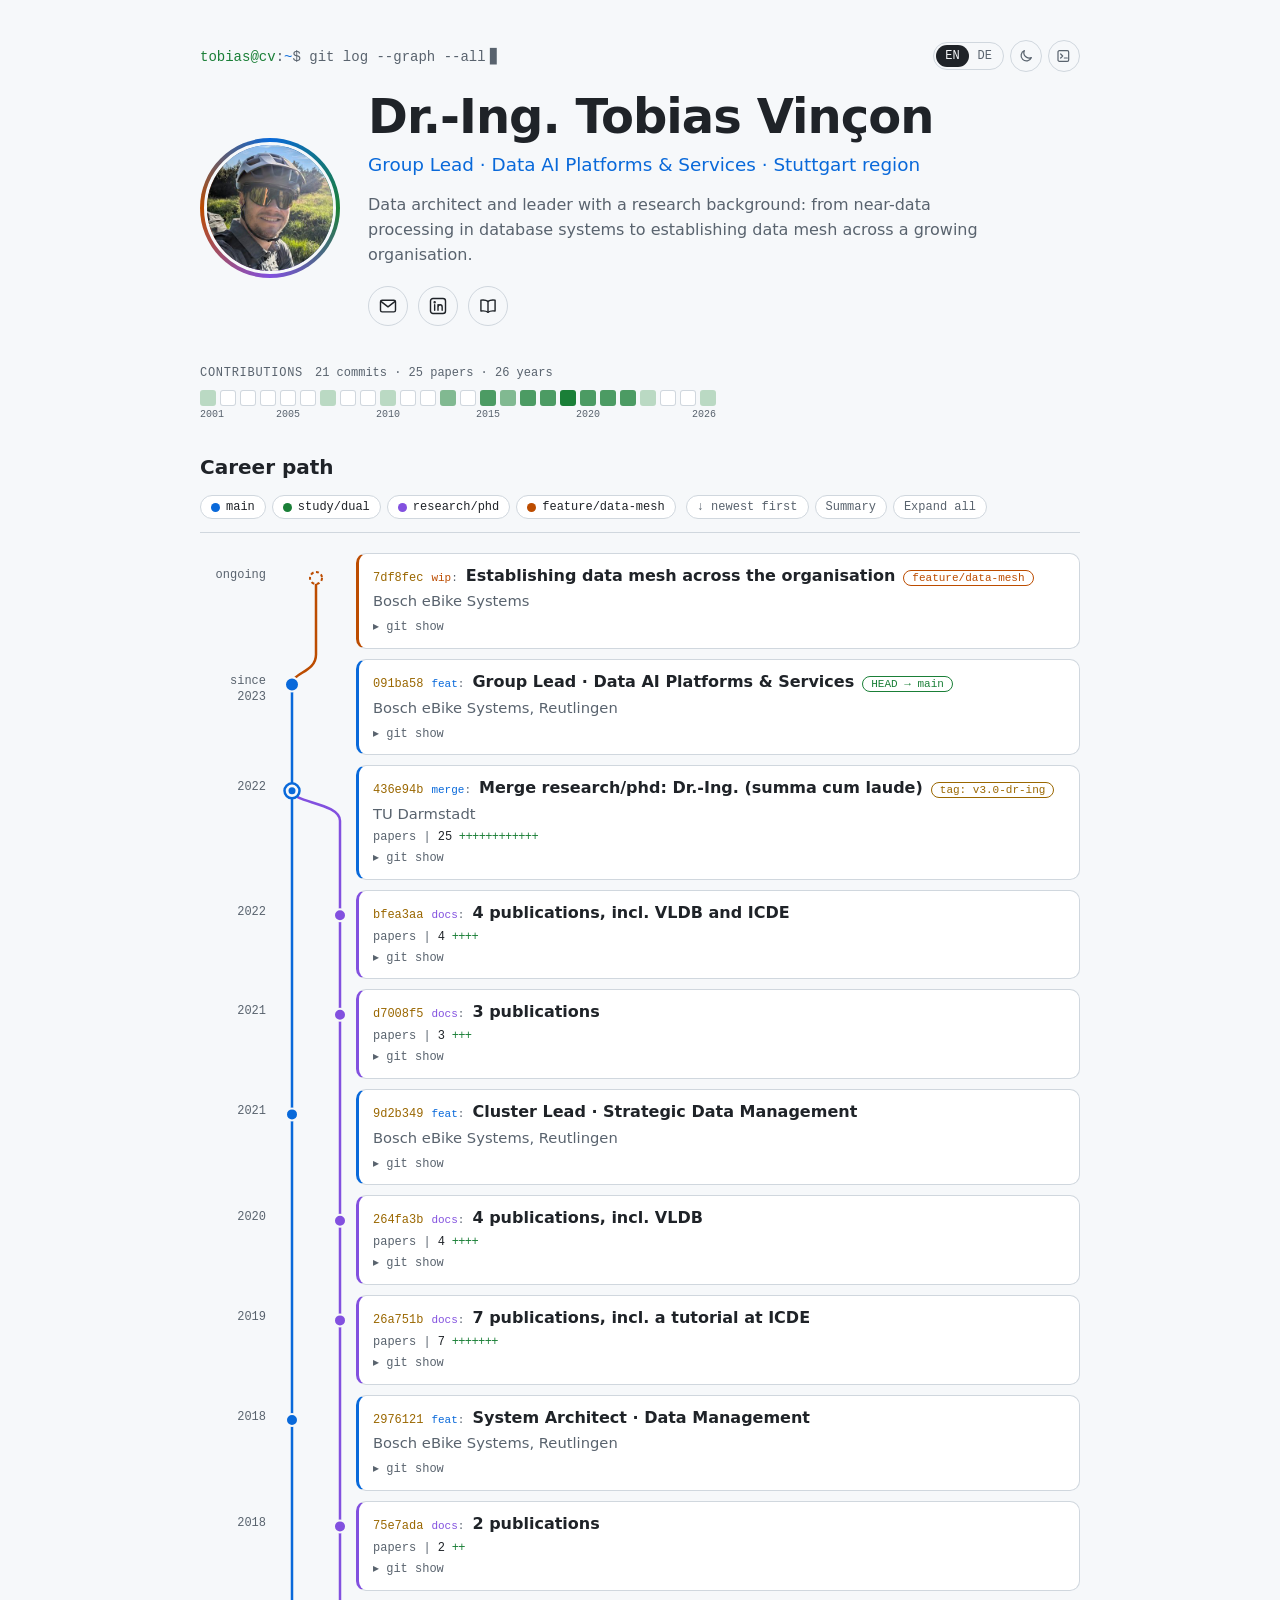
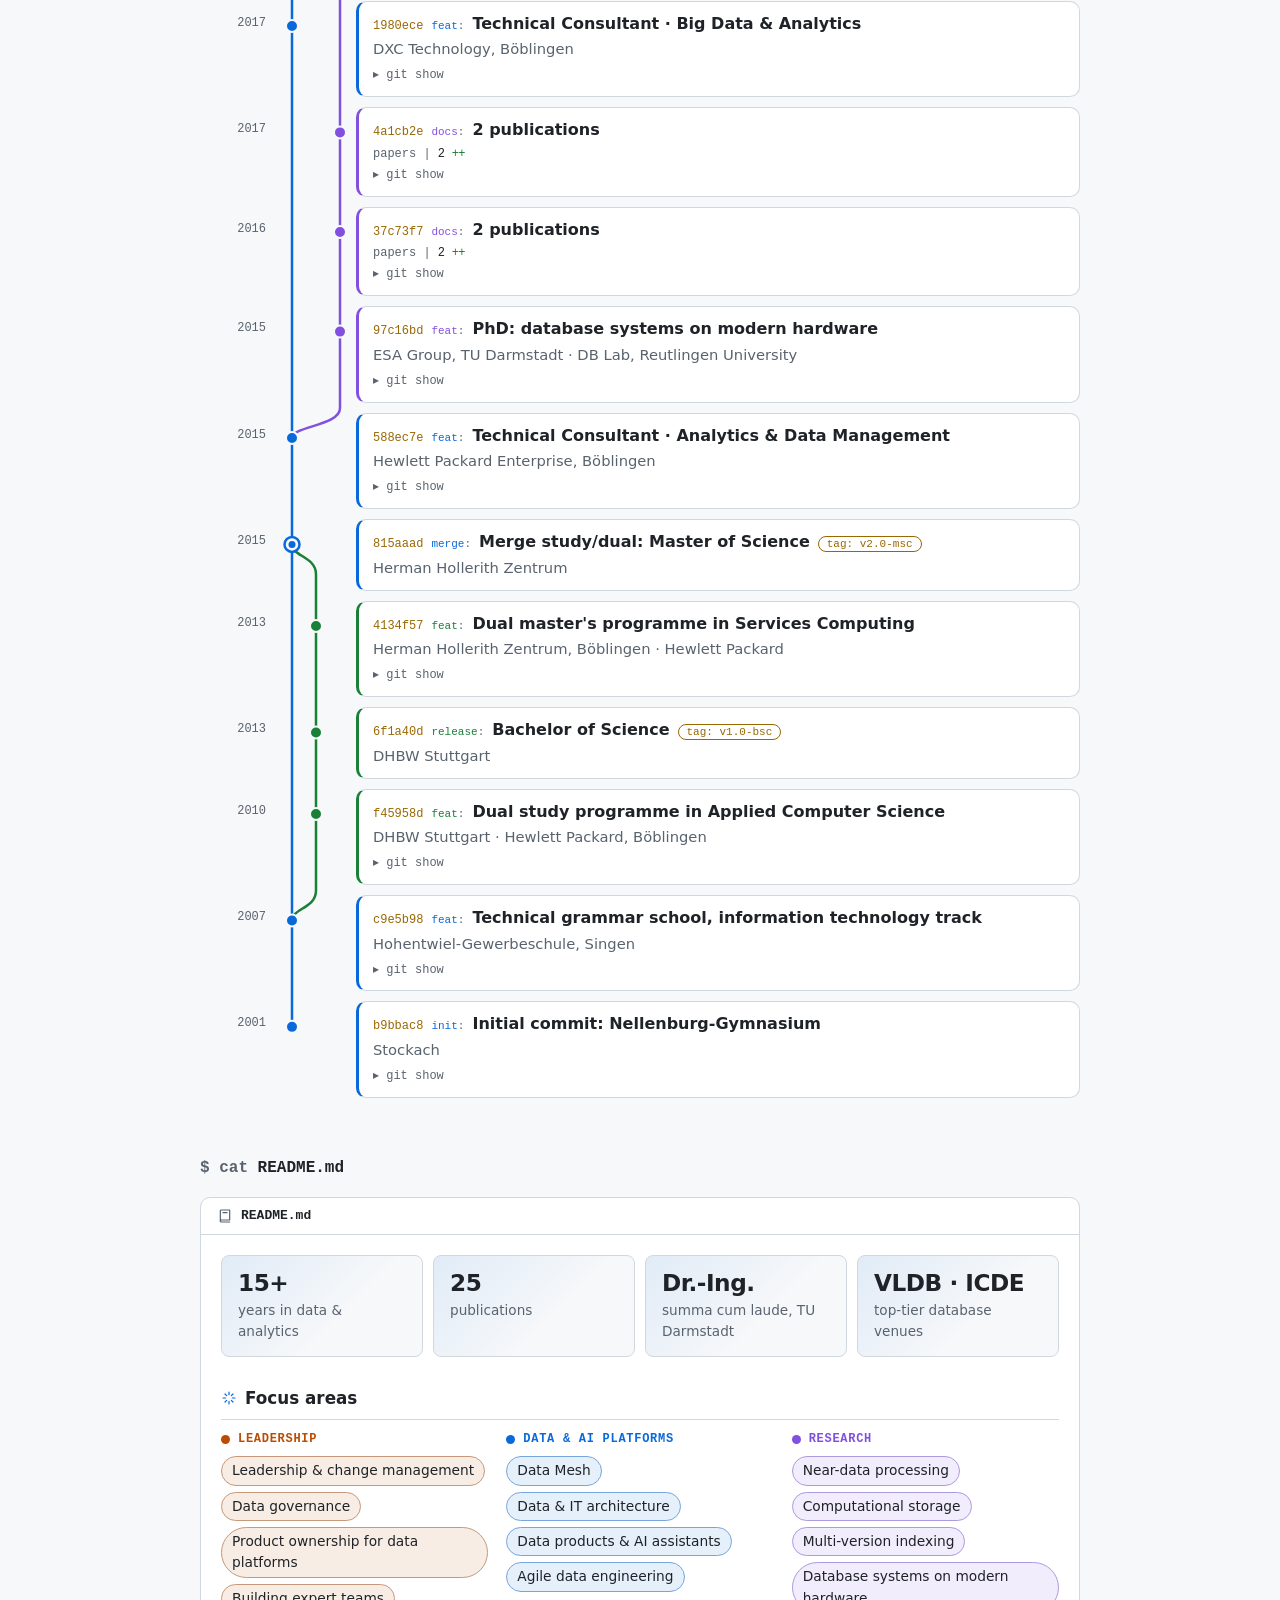
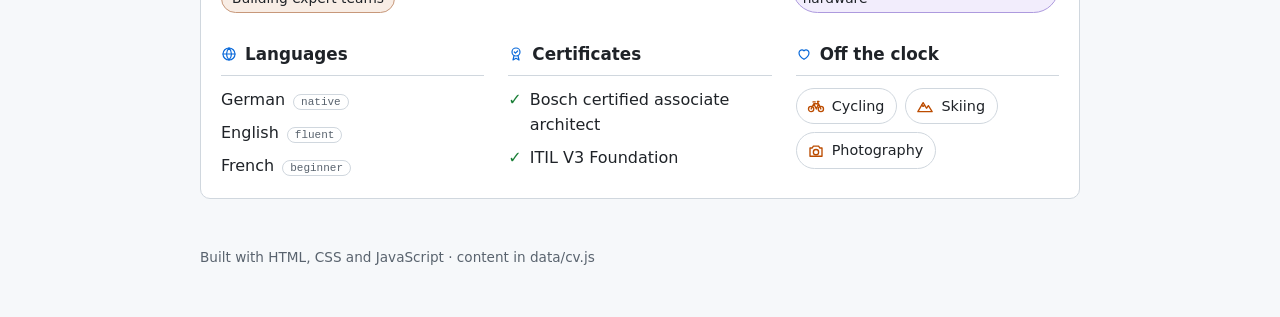
==== index.html @ 2448150a "Initial commit: CV website as a git graph Static CV page for tobiasvincon.de: career as a vertical g" ====
<!DOCTYPE html>
<html lang="en">
<head>
  <meta charset="utf-8">
  <meta name="viewport" content="width=device-width, initial-scale=1">
  <!-- SEO: Titel ≤ 60 Zeichen, Beschreibung ≈ 155 Zeichen. Bei Änderungen in data/cv.js mitpflegen. -->
  <title>Dr.-Ing. Tobias Vinçon – Data &amp; AI Platforms Leader | CV</title>
  <meta name="description" content="Dr.-Ing. Tobias Vinçon (Vincon): Group Lead Data &amp; AI Platforms at Bosch eBike Systems. Data mesh, data governance, AI. PhD in database systems.">
  <meta name="author" content="Tobias Vinçon">
  <meta name="robots" content="index, follow, max-image-preview:large">

  <link rel="canonical" href="https://tobiasvincon.de/">

  <!-- Vorschaukarten (LinkedIn, Slack, WhatsApp …). Bilder brauchen absolute Adressen. -->
  <meta property="og:type" content="profile">
  <meta property="og:url" content="https://tobiasvincon.de/">
  <meta property="og:site_name" content="Tobias Vinçon">
  <meta property="og:locale" content="en_GB">
  <meta property="og:locale:alternate" content="de_DE">
  <meta property="og:title" content="Dr.-Ing. Tobias Vinçon · Group Lead Data &amp; AI Platforms">
  <meta property="og:description" content="Data architect and leader with a research background: data mesh, data governance and AI platforms at Bosch eBike Systems. CV presented as a git tree.">
  <meta property="og:image" content="https://tobiasvincon.de/assets/photo.jpg">
  <meta property="og:image:width" content="800">
  <meta property="og:image:height" content="800">
  <meta property="og:image:alt" content="Portrait of Tobias Vinçon">
  <meta property="profile:first_name" content="Tobias">
  <meta property="profile:last_name" content="Vinçon">
  <meta name="twitter:card" content="summary">

  <!-- Strukturierte Daten für Suchmaschinen (schema.org). Inhalte mit data/cv.js abgleichen. -->
  <script type="application/ld+json">
  {
    "@context": "https://schema.org",
    "@type": "ProfilePage",
    "url": "https://tobiasvincon.de/",
    "inLanguage": "en",
    "mainEntity": {
      "@type": "Person",
      "name": "Tobias Vinçon",
      "url": "https://tobiasvincon.de/",
      "image": "https://tobiasvincon.de/assets/photo.jpg",
      "alternateName": ["Tobias Vincon", "Dr.-Ing. Tobias Vinçon", "Dr. Tobias Vinçon"],
      "honorificPrefix": "Dr.-Ing.",
      "givenName": "Tobias",
      "familyName": "Vinçon",
      "jobTitle": "Group Lead Data AI Platforms & Services",
      "description": "Data architect and leader with a research background: from near-data processing in database systems to establishing data mesh across a growing organisation.",
      "worksFor": { "@type": "Organization", "name": "Bosch eBike Systems" },
      "homeLocation": { "@type": "Place", "name": "Stuttgart region, Germany" },
      "alumniOf": [
        { "@type": "CollegeOrUniversity", "name": "Technische Universität Darmstadt" },
        { "@type": "CollegeOrUniversity", "name": "Reutlingen University" },
        { "@type": "CollegeOrUniversity", "name": "DHBW Stuttgart" }
      ],
      "hasCredential": [
        { "@type": "EducationalOccupationalCredential", "credentialCategory": "degree", "name": "Dr.-Ing. (summa cum laude), TU Darmstadt" },
        { "@type": "EducationalOccupationalCredential", "credentialCategory": "degree", "name": "Master of Science, Services Computing" },
        { "@type": "EducationalOccupationalCredential", "credentialCategory": "degree", "name": "Bachelor of Science, Applied Computer Science" }
      ],
      "knowsAbout": [
        "Data Mesh", "Data Governance", "Data Architecture", "Data Platforms", "Data Products",
        "Artificial Intelligence", "Data Engineering", "Leadership", "Change Management",
        "Near-Data Processing", "Computational Storage", "Database Systems"
      ],
      "knowsLanguage": [
        { "@type": "Language", "name": "German", "alternateName": "de" },
        { "@type": "Language", "name": "English", "alternateName": "en" },
        { "@type": "Language", "name": "French", "alternateName": "fr" }
      ],
      "email": "mailto:tobias.vincon@gmail.com",
      "sameAs": [
        "https://www.linkedin.com/in/tobias-vincon-3aa633128/",
        "https://dblp.org/pid/178/2061.html"
      ]
    }
  }
  </script>
  <meta name="theme-color" content="#0d1117">
  <link rel="icon" href="data:image/svg+xml,%3Csvg xmlns='http://www.w3.org/2000/svg' viewBox='0 0 32 32'%3E%3Cpath d='M10 4v24M10 12c0 6 12 4 12 10' fill='none' stroke='%2358a6ff' stroke-width='3' stroke-linecap='round'/%3E%3Ccircle cx='10' cy='8' r='4' fill='%2358a6ff'/%3E%3Ccircle cx='22' cy='24' r='4' fill='%233fb950'/%3E%3C/svg%3E">

  <!-- Hell/Dunkel und Sprache so früh wie möglich setzen, damit nichts flackert -->
  <script>
    (function () {
      try {
        var t = localStorage.getItem("cv-theme");
        if (t === "light" || t === "dark") document.documentElement.setAttribute("data-theme", t);
      } catch (e) {}
    })();
  </script>
  <link rel="stylesheet" href="css/style.css">
</head>
<body>
  <a class="skip-link" href="#graph-heading" data-i18n="skip">Skip to career path</a>

  <header class="hero">
    <div class="hero-top">
      <p class="prompt"><span class="prompt-user">tobias@cv</span>:<span class="prompt-path">~</span>$ git log --graph --all</p>
      <div class="toolbar" role="group" data-i18n-aria="settings" aria-label="Settings">
        <div class="lang-switch" role="group" aria-label="Language / Sprache">
          <button type="button" data-lang="en" aria-pressed="true">EN</button>
          <button type="button" data-lang="de" aria-pressed="false">DE</button>
        </div>
        <button type="button" class="tool-btn" id="theme-toggle"></button>
        <button type="button" class="tool-btn" id="term-toggle" aria-controls="terminal" aria-expanded="false"></button>
      </div>
    </div>
    <div class="hero-main">
      <!-- Statischer Inhalt für Suchmaschinen und Vorschaudienste ohne JavaScript;
           js/graph.js überschreibt ihn mit den Daten aus data/cv.js -->
      <div class="avatar" id="avatar">
        <img src="assets/photo-320.jpg" alt="Portrait of Tobias Vinçon" width="160" height="160" fetchpriority="high">
      </div>
      <div class="hero-text">
        <h1 id="name">Dr.-Ing. Tobias Vinçon</h1>
        <p class="role" id="role">Group Lead · Data AI Platforms &amp; Services · Stuttgart region</p>
        <p class="summary" id="summary">Data architect and leader with a research background: from near-data processing in database systems to establishing data mesh across a growing organisation.</p>
        <nav class="links" id="links" data-i18n-aria="contact" aria-label="Contact">
          <a href="mailto:tobias.vincon@gmail.com">Email</a>
          <a href="https://www.linkedin.com/in/tobias-vincon-3aa633128/" rel="me">LinkedIn</a>
          <a href="https://dblp.org/pid/178/2061.html" rel="me">DBLP</a>
        </nav>
      </div>
    </div>
  </header>

  <main>
    <section class="activity" aria-labelledby="activity-heading">
      <h2 id="activity-heading" class="activity-head">
        <span data-i18n="activity">Contributions</span>
        <span class="muted activity-sum" id="activity-sum"></span>
      </h2>
      <ol class="heatmap" id="heatmap"></ol>
    </section>

    <section aria-labelledby="graph-heading">
      <div class="section-head">
        <h2 id="graph-heading" tabindex="-1" data-i18n="career">Career path</h2>
        <div class="controls">
          <ul class="legend" id="legend" data-i18n-aria="branches" aria-label="Branches"></ul>
          <div class="view-controls">
            <button type="button" class="pill-btn" id="order-toggle"></button>
            <button type="button" class="pill-btn" id="summary-toggle" aria-pressed="false"></button>
            <button type="button" class="pill-btn" id="expand-toggle"></button>
          </div>
        </div>
      </div>
      <div class="graph-wrap">
        <svg class="graph" id="graph" aria-hidden="true"></svg>
        <ol class="commits" id="commits"></ol>
      </div>
      <!-- Kurzfassung für Suchmaschinen und Browser ohne JavaScript (mit data/cv.js abgleichen) -->
      <noscript>
        <ul class="noscript-cv">
          <li><strong>since 2023 – Group Lead · Data AI Platforms &amp; Services</strong>, Bosch eBike Systems, Reutlingen.
            Responsible for the data and AI platform the organisation's data mesh runs on; governance of the data mesh;
            a sub-team builds data products and AI assistants.</li>
          <li><strong>2022 – Dr.-Ing. (summa cum laude)</strong>, TU Darmstadt. Dissertation: Data-intensive Systems on Modern Hardware –
            Leveraging Near-Data Processing to Counter the Growth of Data. 25 publications, incl. VLDB, ICDE, EDBT and DaMoN.</li>
          <li><strong>2021 – Cluster Lead · Strategic Data Management</strong>, Bosch eBike Systems, Reutlingen.</li>
          <li><strong>2018 – System Architect · Data Management</strong>, Bosch eBike Systems, Reutlingen.</li>
          <li><strong>2017 – Technical Consultant · Big Data &amp; Analytics</strong>, DXC Technology, Böblingen.</li>
          <li><strong>2015 – Technical Consultant · Analytics &amp; Data Management</strong>, Hewlett Packard Enterprise, Böblingen.</li>
          <li><strong>2015 – Master of Science, Services Computing</strong>, Herman Hollerith Zentrum (Reutlingen University) · Hewlett Packard.</li>
          <li><strong>2013 – Bachelor of Science, Applied Computer Science</strong>, DHBW Stuttgart · Hewlett Packard.</li>
        </ul>
      </noscript>
    </section>

    <section class="readme" aria-labelledby="readme-heading">
      <h2 id="readme-heading"><span class="muted">$ cat</span> README.md</h2>
      <div id="readme"></div>
    </section>
  </main>

  <footer class="footer">
    <span class="muted" data-i18n="footer">Built with HTML, CSS and JavaScript · content in data/cv.js</span>
    <span class="muted print-only" id="print-url"></span>
  </footer>

  <!-- Verstecktes Terminal: Taste ` oder Button oben rechts -->
  <section class="terminal" id="terminal" aria-label="Terminal" hidden>
    <div class="term-bar">
      <span class="term-dots" aria-hidden="true"><i></i><i></i><i></i></span>
      <span class="term-title">tobias@cv: ~</span>
      <button type="button" class="term-close" id="term-close" aria-label="Close terminal">×</button>
    </div>
    <div class="term-out" id="term-out" role="log" aria-live="polite"></div>
    <form class="term-form" id="term-form" autocomplete="off">
      <label for="term-input" class="term-prompt">$</label>
      <input id="term-input" class="term-input" type="text" spellcheck="false" autocapitalize="off">
    </form>
  </section>

  <script src="data/cv.js"></script>
  <script src="js/graph.js"></script>
</body>
</html>
---- css/style.css ----
/* ============================================================
   Farben & Grundwerte – hier lässt sich das Aussehen anpassen
   ============================================================ */
:root {
  --bg: #0d1117;
  --bg-card: #161b22;
  --bg-card-hover: #1c2230;
  --border: #30363d;
  --text: #e6edf3;
  --muted: #8b949e;
  --accent: #58a6ff;

  /* Branch-Farben, in der Reihenfolge der Branches in cv.js */
  --b0: #58a6ff;
  --b1: #3fb950;
  --b2: #d2a8ff;
  --b3: #f0883e;
  --b4: #ff7b72;
  --b5: #e3b341;

  --mono: "JetBrains Mono", "Cascadia Code", "Fira Code", Consolas, monospace;
  --sans: "Inter", "Segoe UI", system-ui, -apple-system, sans-serif;

  --date-col: 76px;
  --radius: 10px;
  color-scheme: dark;
}

/* Helles Design: per Systemeinstellung oder per Umschalter (data-theme="light").
   data-theme="dark" erzwingt das dunkle Design auch bei heller Systemeinstellung. */
@media (prefers-color-scheme: light) {
  :root:not([data-theme="dark"]) {
    --bg: #f6f8fa;
    --bg-card: #ffffff;
    --bg-card-hover: #f0f4f9;
    --border: #d0d7de;
    --text: #1f2328;
    --muted: #59636e;
    --accent: #0969da;
    --b0: #0969da;
    --b1: #1a7f37;
    --b2: #8250df;
    --b3: #bc4c00;
    --b4: #cf222e;
    --b5: #9a6700;
    color-scheme: light;
  }
}
:root[data-theme="light"] {
  --bg: #f6f8fa;
  --bg-card: #ffffff;
  --bg-card-hover: #f0f4f9;
  --border: #d0d7de;
  --text: #1f2328;
  --muted: #59636e;
  --accent: #0969da;
  --b0: #0969da;
  --b1: #1a7f37;
  --b2: #8250df;
  --b3: #bc4c00;
  --b4: #cf222e;
  --b5: #9a6700;
  color-scheme: light;
}

* { box-sizing: border-box; }

body {
  margin: 0;
  background: var(--bg);
  color: var(--text);
  font: 16px/1.55 var(--sans);
  -webkit-font-smoothing: antialiased;
}

main, .hero, .footer {
  max-width: 920px;
  margin: 0 auto;
  padding: 0 20px;
}

code, .mono { font-family: var(--mono); }
.muted { color: var(--muted); }
a { color: var(--accent); }

/* Sprungmarke für Tastatur-Nutzer, nur bei Fokus sichtbar */
.skip-link {
  position: absolute;
  left: 16px;
  top: -40px;
  z-index: 30;
  padding: 6px 12px;
  border-radius: 6px;
  background: var(--accent);
  color: var(--bg);
  font: 13px var(--mono);
}
.skip-link:focus { top: 12px; }

.print-only { display: none; }

/* Kurzfassung ohne JavaScript */
.noscript-cv { display: grid; gap: 10px; padding-left: 18px; margin: 0; }
.noscript-cv strong { color: var(--text); }

/* ---------- Kopfbereich ---------- */
.hero { padding-top: 40px; padding-bottom: 32px; }
.hero-top {
  display: flex;
  align-items: center;
  justify-content: space-between;
  gap: 12px;
  margin: 0 0 18px;
}
.prompt {
  font: 14px var(--mono);
  color: var(--muted);
  margin: 0;
  min-width: 0;
}

/* Werkzeugleiste oben rechts: Sprache, Hell/Dunkel, Terminal */
.toolbar { display: flex; align-items: center; gap: 6px; flex: none; }
.lang-switch {
  display: flex;
  padding: 2px;
  border: 1px solid var(--border);
  border-radius: 999px;
}
.lang-switch button, .tool-btn {
  font: 12px var(--mono);
  border: 0;
  background: none;
  color: var(--muted);
  cursor: pointer;
}
.lang-switch button { padding: 4px 9px; border-radius: 999px; }
.lang-switch button[aria-pressed="true"] { background: var(--text); color: var(--bg); }
.tool-btn {
  display: grid;
  place-items: center;
  width: 32px;
  height: 32px;
  border: 1px solid var(--border);
  border-radius: 50%;
}
.tool-btn svg, .tool-btn svg * {
  width: 16px;
  height: 16px;
  fill: none;
  stroke: currentColor;
  stroke-width: 1.8;
  stroke-linecap: round;
  stroke-linejoin: round;
}
.tool-btn:hover, .lang-switch button:hover { color: var(--text); }
.tool-btn[aria-expanded="true"] { color: var(--accent); border-color: var(--accent); }
.lang-switch button:focus-visible, .tool-btn:focus-visible,
.pill-btn:focus-visible, .legend button:focus-visible, .heatmap button:focus-visible {
  outline: 2px solid var(--accent);
  outline-offset: 2px;
}
.prompt-user { color: var(--b1); }
.prompt-path { color: var(--b0); }
.prompt::after {
  content: "▋";
  margin-left: 4px;
  animation: blink 1.1s steps(1) infinite;
}
@keyframes blink { 50% { opacity: 0; } }

.hero-main {
  display: flex;
  align-items: center;
  gap: 28px;
}
.hero-text { min-width: 0; }

/* Porträt: runder Rahmen in Branch-Farbe, wie ein Commit-Punkt im Graphen */
.avatar {
  flex: none;
  width: 140px;
  height: 140px;
  border-radius: 50%;
  padding: 4px;
  background: conic-gradient(var(--b0), var(--b1), var(--b2), var(--b3), var(--b0));
}
.avatar img, .avatar span {
  display: block;
  width: 100%;
  height: 100%;
  border-radius: 50%;
  border: 3px solid var(--bg);
  object-fit: cover;
  background: var(--bg-card);
}
.avatar span {
  display: grid;
  place-items: center;
  font: 600 2.4rem var(--mono);
  color: var(--muted);
}

.hero h1 {
  font-size: clamp(2rem, 5vw, 3rem);
  line-height: 1.1;
  margin: 0 0 8px;
  letter-spacing: -0.02em;
}
.role { font-size: 1.15rem; color: var(--accent); margin: 0 0 14px; }
.summary { max-width: 62ch; color: var(--muted); margin: 0 0 18px; }

.links { display: flex; flex-wrap: wrap; gap: 10px; }
.links a {
  font: 13px var(--mono);
  text-decoration: none;
  padding: 6px 12px;
  border: 1px solid var(--border);
  border-radius: 999px;
  color: var(--text);
}
.links a:hover { border-color: var(--accent); color: var(--accent); }
.links a:focus-visible { outline: 2px solid var(--accent); outline-offset: 2px; }
.links .icon-link {
  display: grid;
  place-items: center;
  width: 40px;
  height: 40px;
  padding: 0;
}
.links .icon-link svg {
  width: 20px;
  height: 20px;
  fill: none;
  stroke: currentColor;
  stroke-width: 1.7;
  stroke-linecap: round;
  stroke-linejoin: round;
}

/* ---------- Heatmap (Beiträge pro Jahr) ---------- */
.activity { margin: 8px 0 28px; }
.activity-head {
  display: flex;
  flex-wrap: wrap;
  align-items: baseline;
  gap: 4px 12px;
  font: 12px var(--mono);
  color: var(--muted);
  text-transform: uppercase;
  letter-spacing: .06em;
  margin-bottom: 10px;
}
.activity-sum { text-transform: none; letter-spacing: 0; }
.heatmap {
  display: flex;
  flex-wrap: wrap;
  gap: 4px;
  list-style: none;
  margin: 0;
  padding: 0 0 18px;
}
.heatmap li { position: relative; }
.heatmap .cell {
  display: block;
  width: 16px;
  height: 16px;
  padding: 0;
  border: 0;
  border-radius: 3px;
  background: var(--bg-card);
  box-shadow: inset 0 0 0 1px var(--border);
}
.heatmap button.cell { cursor: pointer; }
.heatmap .cell[data-level="1"] { background: color-mix(in srgb, var(--b1) 30%, var(--bg-card)); }
.heatmap .cell[data-level="2"] { background: color-mix(in srgb, var(--b1) 55%, var(--bg-card)); }
.heatmap .cell[data-level="3"] { background: color-mix(in srgb, var(--b1) 78%, var(--bg-card)); }
.heatmap .cell[data-level="4"] { background: var(--b1); }
.heatmap .cell[data-level]:not([data-level="0"]) { box-shadow: none; }
.heatmap button.cell:hover { outline: 2px solid var(--text); outline-offset: 1px; }
.heatmap .yr {
  position: absolute;
  top: calc(100% + 3px);
  left: 50%;
  transform: translateX(-50%);
  font: 10px var(--mono);
  color: var(--muted);
  white-space: nowrap;
}
.heatmap li:first-child .yr { left: 0; transform: none; }
.heatmap li:last-child .yr { left: auto; right: 0; transform: none; }

/* ---------- Abschnittskopf & Legende ---------- */
h2 { font-size: 1.25rem; margin: 0; }
h2:focus { outline: none; }
.section-head {
  display: flex;
  flex-wrap: wrap;
  align-items: center;
  justify-content: space-between;
  gap: 12px;
  margin: 24px 0 20px;
  padding-bottom: 12px;
  border-bottom: 1px solid var(--border);
}
.controls { display: flex; flex-wrap: wrap; align-items: center; gap: 10px; }
.legend { display: flex; flex-wrap: wrap; gap: 6px; list-style: none; margin: 0; padding: 0; }
.view-controls { display: flex; flex-wrap: wrap; gap: 6px; }
.legend button, .pill-btn {
  font: 12px var(--mono);
  display: inline-flex;
  align-items: center;
  gap: 6px;
  padding: 4px 10px;
  border-radius: 999px;
  border: 1px solid var(--border);
  background: var(--bg-card);
  color: var(--text);
  cursor: pointer;
}
.legend button[aria-pressed="true"] { border-color: var(--c); }
.legend .swatch {
  width: 9px; height: 9px; border-radius: 50%;
  background: var(--c);
}
.pill-btn { color: var(--muted); }
.pill-btn[aria-pressed="true"] { color: var(--accent); border-color: var(--accent); }
.pill-btn:hover, .legend button:hover { border-color: var(--muted); }

/* ---------- Git-Graph ---------- */
.graph-wrap { position: relative; }
.graph {
  position: absolute;
  top: 0;
  left: var(--date-col);
  overflow: visible;
  pointer-events: none;
}
.graph path { fill: none; stroke-width: 2.5; stroke-linecap: round; transition: opacity .2s; }
.graph circle { transition: opacity .2s; }
.graph .head-ring { animation: pulse 2s ease-out infinite; transform-box: fill-box; transform-origin: center; }
@keyframes pulse {
  0%   { opacity: .7; transform: scale(1); }
  100% { opacity: 0;  transform: scale(2.4); }
}
/* Einblenden beim Laden: Linien wachsen, Punkte erscheinen (Verzögerung setzt graph.js) */
.graph path.grow {
  stroke-dasharray: 1;
  stroke-dashoffset: 1;
  animation: grow .45s ease-out forwards;
}
@keyframes grow { to { stroke-dashoffset: 0; } }
.graph g.pop {
  opacity: 0;
  animation: pop .3s ease-out forwards;
  transform-box: fill-box;
  transform-origin: center;
}
@keyframes pop {
  from { opacity: 0; transform: scale(.4); }
  to   { opacity: 1; transform: scale(1); }
}

.commits { list-style: none; margin: 0; padding: 0; }
.commit {
  display: grid;
  grid-template-columns: var(--date-col) var(--graph-w, 100px) 1fr;
  align-items: start;
  padding-bottom: 10px;
  transition: opacity .2s;
}
.commit-date {
  font: 12px/1.3 var(--mono);
  color: var(--muted);
  text-align: right;
  padding: 15px 10px 0 0;
}

.card {
  background: var(--bg-card);
  border: 1px solid var(--border);
  border-left: 3px solid var(--c);
  border-radius: var(--radius);
  padding: 10px 14px;
  min-width: 0;
}
.card.has-details { cursor: pointer; }
.card.has-details:hover { background: var(--bg-card-hover); }
.card-head {
  display: flex;
  flex-wrap: wrap;
  align-items: baseline;
  gap: 4px 8px;
}
.hash { font: 12px var(--mono); color: var(--b5); }
.type {
  font: 11px var(--mono);
  color: var(--c);
  text-transform: lowercase;
}
.type::after { content: ":"; color: var(--muted); }
.title { font-weight: 600; margin: 0; font-size: 1rem; }
.refs { display: inline-flex; flex-wrap: wrap; gap: 6px; }
.ref {
  font: 11px var(--mono);
  padding: 1px 8px;
  border-radius: 999px;
  border: 1px solid currentColor;
  white-space: nowrap;
}
.ref.tag { color: var(--b5); }
.ref.head { color: var(--b1); }
.ref.branch { color: var(--c); }
.org { margin: 2px 0 0; color: var(--muted); font-size: .92rem; }

/* Kennzahlen im Stil von "git log --stat" */
.stat {
  display: flex;
  flex-wrap: wrap;
  gap: 2px 16px;
  margin: 4px 0 0;
  font: 12px var(--mono);
  color: var(--muted);
}
.stat-num { color: var(--text); }
.stat-bar { color: var(--b1); letter-spacing: -.05em; }

/* Kurze Hervorhebung nach Sprung aus Heatmap oder Terminal */
.card.ping { animation: ping 1.4s ease-out; }
@keyframes ping {
  0%, 30% { box-shadow: 0 0 0 3px color-mix(in srgb, var(--c) 55%, transparent); }
  100%    { box-shadow: 0 0 0 3px transparent; }
}

.toggle {
  all: unset;
  font: 12px var(--mono);
  color: var(--muted);
  margin-top: 6px;
  display: inline-block;
}
.toggle:focus-visible { outline: 2px solid var(--accent); outline-offset: 2px; border-radius: 4px; }
.toggle::before { content: "▸ "; }
.card.open .toggle::before { content: "▾ "; }
.details { display: none; margin: 8px 0 2px; padding-left: 18px; font-size: .92rem; }
.details li { margin: 3px 0; }
.details a { color: var(--text); text-decoration-color: var(--muted); text-underline-offset: 3px; }
.details a::after { content: " ↗"; color: var(--accent); }
.details a:hover { color: var(--accent); text-decoration-color: currentColor; }
.details a:focus-visible { outline: 2px solid var(--accent); outline-offset: 2px; border-radius: 3px; }
.card.open .details { display: block; }

/* Hervorhebung eines Branches (Hover über Legende oder Commit) */
.graph-wrap.focus .commit:not(.is-focus) { opacity: .35; }
.graph-wrap.focus .graph [data-branch]:not(.is-focus) { opacity: .2; }

/* ---------- README-Bereich ---------- */
.readme { margin: 48px 0 24px; }
.readme h2 { font-family: var(--mono); font-size: 1rem; margin-bottom: 16px; }

/* Datei-Ansicht wie auf GitHub: Kopfzeile + gerenderter Inhalt */
.rm-file {
  background: var(--bg-card);
  border: 1px solid var(--border);
  border-radius: var(--radius);
  overflow: hidden;
}
.rm-bar {
  display: flex;
  align-items: center;
  gap: 8px;
  padding: 10px 16px;
  border-bottom: 1px solid var(--border);
  font: 600 13px var(--mono);
}
.rm-file svg {
  width: 16px;
  height: 16px;
  flex: none;
  fill: none;
  stroke: currentColor;
  stroke-width: 1.8;
  stroke-linecap: round;
  stroke-linejoin: round;
}
.rm-bar svg { color: var(--muted); }
.rm-body { padding: 20px; display: grid; gap: 28px; }

/* Kennzahlen-Kacheln */
.rm-tiles {
  display: grid;
  grid-template-columns: repeat(auto-fit, minmax(170px, 1fr));
  gap: 10px;
}
.rm-tile {
  display: flex;
  flex-direction: column;
  gap: 4px;
  padding: 14px 16px;
  border: 1px solid var(--border);
  border-radius: 8px;
  background:
    linear-gradient(135deg, color-mix(in srgb, var(--accent) 9%, transparent), transparent 60%),
    var(--bg);
}
.rm-value {
  font: 600 1.45rem/1.15 var(--sans);
  letter-spacing: -0.02em;
  color: var(--text);
}
.rm-label { font-size: .85rem; color: var(--muted); }

/* Abschnitte im README */
.rm-h {
  display: flex;
  align-items: center;
  gap: 8px;
  margin: 0 0 12px;
  padding-bottom: 8px;
  border-bottom: 1px solid var(--border);
  font-size: 1.05rem;
}
.rm-h svg { color: var(--accent); }

/* Schwerpunkte: drei Gruppen in Branch-Farben */
.rm-groups {
  display: grid;
  grid-template-columns: repeat(auto-fit, minmax(220px, 1fr));
  gap: 18px;
}
.rm-group h4 {
  display: flex;
  align-items: center;
  gap: 8px;
  margin: 0 0 10px;
  font: 600 12px var(--mono);
  text-transform: uppercase;
  letter-spacing: .06em;
  color: var(--c);
}
.rm-group h4::before {
  content: "";
  width: 9px;
  height: 9px;
  border-radius: 50%;
  background: var(--c);
}
.rm-chips { display: flex; flex-wrap: wrap; gap: 6px; list-style: none; margin: 0; padding: 0; }
.rm-chips li {
  font-size: .86rem;
  padding: 3px 10px;
  border-radius: 999px;
  border: 1px solid color-mix(in srgb, var(--c) 45%, var(--border));
  background: color-mix(in srgb, var(--c) 10%, transparent);
}

/* Sprachen, Zertifikate, Interessen nebeneinander */
.rm-cols {
  display: grid;
  grid-template-columns: repeat(auto-fit, minmax(200px, 1fr));
  gap: 24px;
}
.rm-list { list-style: none; margin: 0; padding: 0; display: grid; gap: 8px; }
.rm-list li { display: flex; align-items: baseline; gap: 8px; }
.rm-level {
  font: 11px var(--mono);
  color: var(--muted);
  padding: 1px 7px;
  border: 1px solid var(--border);
  border-radius: 999px;
}
.rm-check { color: var(--b1); font-weight: 700; }
.rm-hobbies { list-style: none; margin: 0; padding: 0; display: flex; flex-wrap: wrap; gap: 8px; }
.rm-hobbies li {
  display: inline-flex;
  align-items: center;
  gap: 7px;
  padding: 6px 12px 6px 10px;
  border: 1px solid var(--border);
  border-radius: 999px;
  font-size: .9rem;
}
.rm-hobbies svg { width: 18px; height: 18px; color: var(--b3); }

.footer { padding-top: 24px; padding-bottom: 48px; font-size: .85rem; }

/* ---------- Terminal ---------- */
.terminal {
  position: fixed;
  right: 16px;
  bottom: 16px;
  z-index: 20;
  width: min(560px, calc(100vw - 32px));
  height: min(380px, 60vh);
  display: flex;
  flex-direction: column;
  border: 1px solid var(--border);
  border-radius: 12px;
  background: #0b0e14;
  color: #e6edf3;
  font: 13px/1.5 var(--mono);
  box-shadow: 0 16px 48px rgba(0, 0, 0, .45);
  overflow: hidden;
}
.terminal[hidden] { display: none; }
.term-bar {
  display: flex;
  align-items: center;
  gap: 10px;
  padding: 8px 12px;
  border-bottom: 1px solid #21262d;
  color: #8b949e;
  font-size: 12px;
}
.term-dots { display: flex; gap: 6px; }
.term-dots i { width: 10px; height: 10px; border-radius: 50%; background: #30363d; }
.term-dots i:nth-child(1) { background: #ff7b72; }
.term-dots i:nth-child(2) { background: #e3b341; }
.term-dots i:nth-child(3) { background: #3fb950; }
.term-title { flex: 1; }
.term-close {
  border: 0;
  background: none;
  color: #8b949e;
  font-size: 18px;
  line-height: 1;
  cursor: pointer;
  padding: 2px 6px;
  border-radius: 4px;
}
.term-close:hover { color: #e6edf3; }
.term-close:focus-visible { outline: 2px solid #58a6ff; }
.term-out {
  flex: 1;
  overflow-y: auto;
  padding: 10px 12px 4px;
  white-space: pre-wrap;
  word-break: break-word;
}
.term-out .t-cmd { color: #58a6ff; }
.term-out .t-err { color: #ff7b72; }
.term-out .t-ok { color: #3fb950; }
.term-out .t-muted { color: #8b949e; }
.term-form { display: flex; align-items: center; gap: 8px; padding: 6px 12px 10px; }
.term-prompt { color: #3fb950; }
.term-input {
  flex: 1;
  min-width: 0;
  border: 0;
  outline: none;
  background: none;
  color: #e6edf3;
  font: inherit;
  caret-color: #3fb950;
}

/* ---------- Druck / PDF ---------- */
@media print {
  :root, :root[data-theme] {
    --bg: #fff;
    --bg-card: #fff;
    --border: #ccc;
    --text: #111;
    --muted: #555;
    --accent: #0b5cad;
    --b0: #0b5cad;
    --b1: #1a7f37;
    --b2: #6d3fc0;
    --b3: #a84300;
    --b5: #7a5500;
    color-scheme: light;
  }
  @page { margin: 14mm 14mm 16mm; }
  body { font-size: 10.5pt; line-height: 1.45; }
  main, .hero, .footer { max-width: none; padding: 0; }
  .skip-link, .toolbar, .activity, .controls, .terminal, .toggle, .graph, .lane-spacer,
  .prompt::after, .stat-bar { display: none !important; }
  .hero { padding: 0 0 12px; }
  .hero-top { margin-bottom: 10px; }
  .hero-main { gap: 18px; }
  .avatar { width: 84px; height: 84px; padding: 0; background: none; }
  .avatar img { border: 0; }
  .hero h1 { font-size: 22pt; }
  .links { gap: 4px 18px; }
  .links a, .links .icon-link { border: 0; padding: 0; width: auto; height: auto; }
  .links .icon-link { display: inline-flex; gap: 5px; align-items: center; }
  .links .icon-link svg { width: 12px; height: 12px; }
  .links .icon-link::after { content: attr(data-print); font-size: 9pt; }
  .section-head { margin: 8px 0 10px; }
  .commit { grid-template-columns: 70px 1fr; padding-bottom: 6px; break-inside: avoid; opacity: 1 !important; }
  .commit-date { padding-top: 4px; }
  .card { border: 0; border-left: 2px solid var(--c); border-radius: 0; padding: 2px 0 2px 10px; }
  .details { display: block !important; margin-top: 4px; }
  .details a { text-decoration: none; }
  .details a::after { content: none; }
  .readme { margin: 16px 0 0; break-inside: avoid; }
  .rm-file { border: 0; }
  .rm-bar { display: none; }
  .rm-body { padding: 0; gap: 14px; }
  .rm-tile { background: none; padding: 8px 10px; }
  .rm-value { font-size: 13pt; }
  .footer { padding: 12px 0 0; }
  .print-only { display: block; }
  .footer [data-i18n="footer"] { display: none; }
}

/* ---------- Mobil ---------- */
@media (max-width: 600px) {
  :root { --date-col: 46px; }
  body { font-size: 15px; }
  .hero { padding-top: 20px; }
  .hero-top { flex-wrap: wrap; }
  .prompt { font-size: 12px; }
  .heatmap { gap: 3px; }
  .heatmap .cell { width: 10px; height: 10px; border-radius: 2px; }
  .terminal { right: 8px; bottom: 8px; width: calc(100vw - 16px); height: 55vh; }
  .hero-main { flex-direction: column; align-items: flex-start; gap: 18px; }
  .avatar { width: 104px; height: 104px; }
  .avatar span { font-size: 1.8rem; }
  .commit-date { font-size: 10.5px; padding-right: 6px; }
  .card { padding: 9px 11px; }
  .rm-body { padding: 16px; }
  .rm-tiles { grid-template-columns: 1fr 1fr; }
  .rm-tile { padding: 12px; }
  .rm-value { font-size: 1.2rem; }
}

@media (prefers-reduced-motion: reduce) {
  .prompt::after, .graph .head-ring, .card.ping { animation: none; }
}
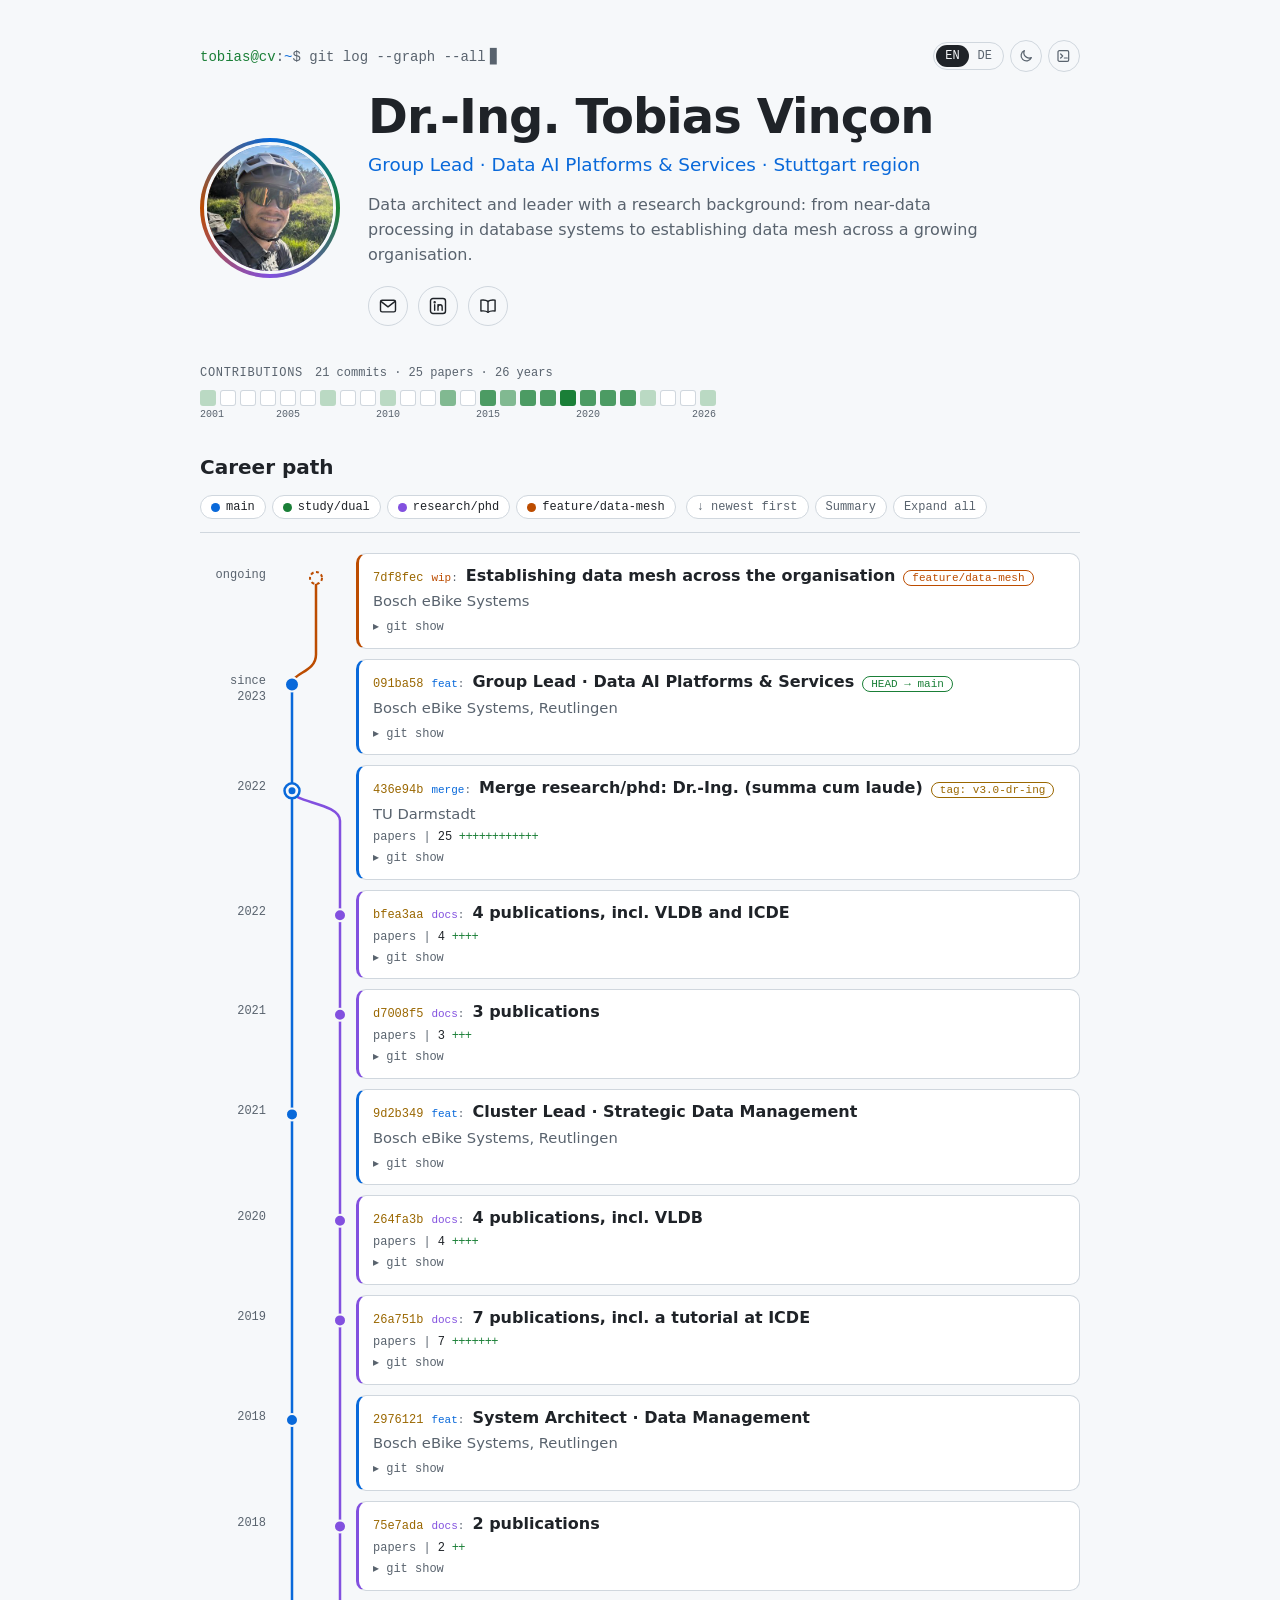
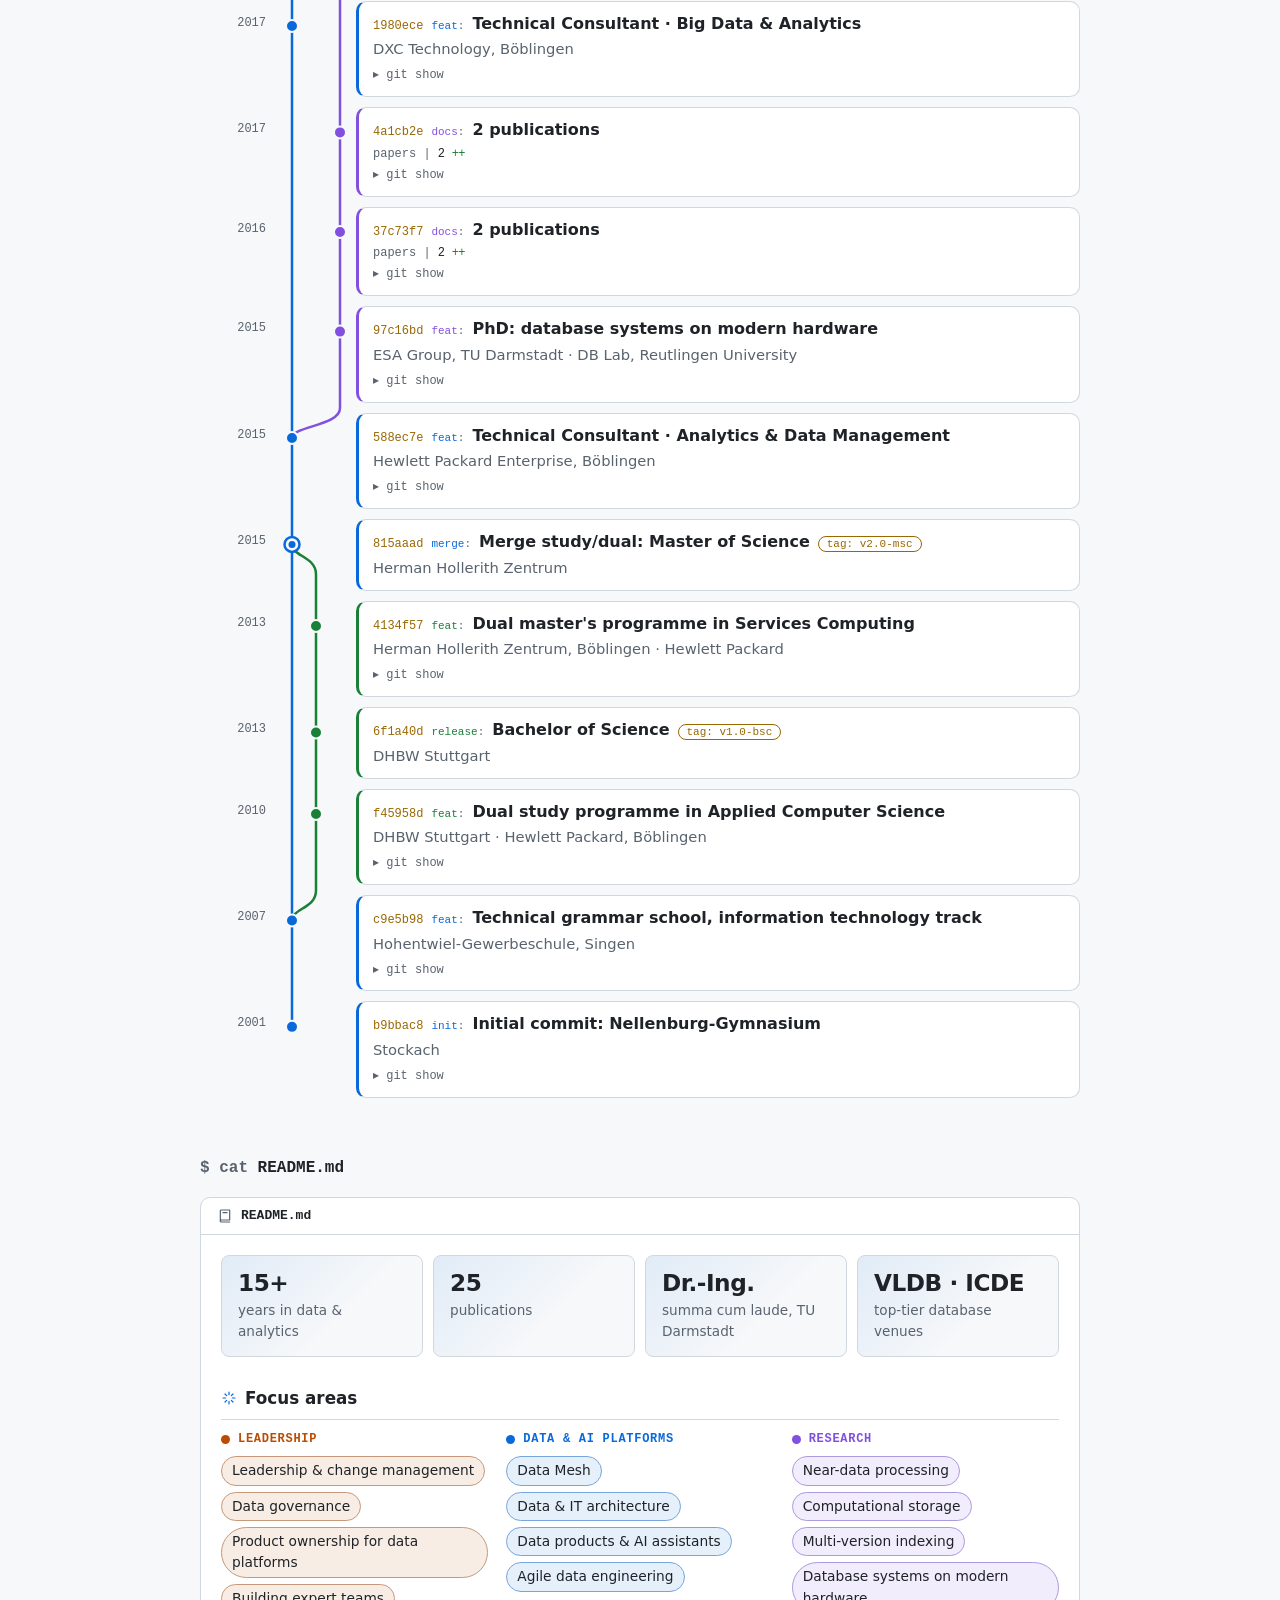
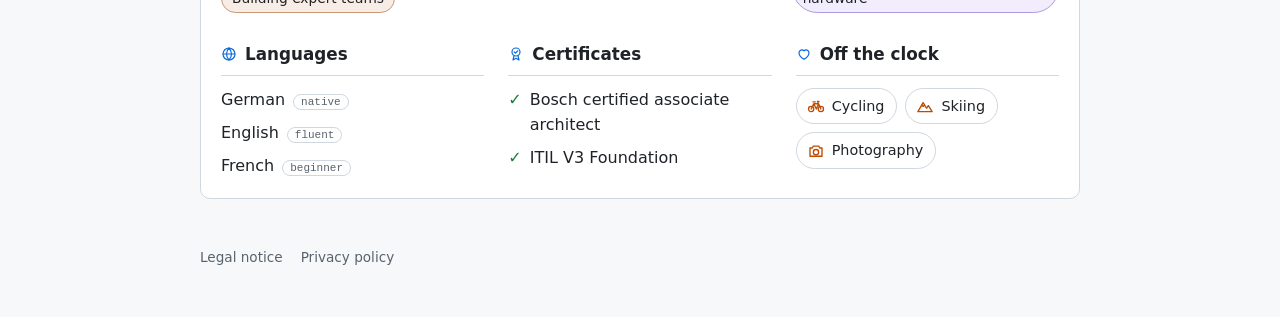
==== commit 5d7905db: "Add legal notice and privacy policy, remove footer credit Add Impressum and privacy policy pages (Ge" ====
--- a/index.html
+++ b/index.html
@@ -173,7 +173,10 @@
   </main>
 
   <footer class="footer">
-    <span class="muted" data-i18n="footer">Built with HTML, CSS and JavaScript · content in data/cv.js</span>
+    <nav class="footer-links" aria-label="Legal">
+      <a href="impressum.html" id="link-legal" data-i18n="legal">Legal notice</a>
+      <a href="privacy.html" id="link-privacy" data-i18n="privacy">Privacy policy</a>
+    </nav>
     <span class="muted print-only" id="print-url"></span>
   </footer>
 
--- a/css/style.css
+++ b/css/style.css
@@ -583,6 +583,40 @@
 .rm-hobbies svg { width: 18px; height: 18px; color: var(--b3); }
 
 .footer { padding-top: 24px; padding-bottom: 48px; font-size: .85rem; }
+.footer-links { display: flex; flex-wrap: wrap; gap: 6px 18px; }
+.footer-links a { color: var(--muted); text-decoration: none; }
+.footer-links a:hover { color: var(--text); text-decoration: underline; }
+.footer-links a:focus-visible { outline: 2px solid var(--accent); outline-offset: 2px; border-radius: 3px; }
+
+/* ---------- Rechtliche Seiten (Impressum, Datenschutz) ---------- */
+.legal-page main { max-width: 720px; padding-top: 32px; padding-bottom: 48px; }
+.legal-top {
+  display: flex;
+  align-items: center;
+  justify-content: space-between;
+  gap: 12px;
+  max-width: 720px;
+  margin: 0 auto;
+  padding: 24px 20px 0;
+}
+.legal-top .back { font: 13px var(--mono); color: var(--muted); text-decoration: none; }
+.legal-top .back:hover { color: var(--text); }
+.legal-page h1 { font-size: clamp(1.7rem, 4vw, 2.2rem); letter-spacing: -0.02em; margin: 0 0 6px; }
+.legal-page h2 { font-size: 1.1rem; margin: 28px 0 8px; }
+.legal-page p, .legal-page li { color: var(--text); }
+.legal-page .lead { color: var(--muted); margin: 0 0 8px; }
+.legal-page address {
+  font-style: normal;
+  padding: 14px 16px;
+  border: 1px solid var(--border);
+  border-left: 3px solid var(--accent);
+  border-radius: 8px;
+  background: var(--bg-card);
+  line-height: 1.6;
+}
+.legal-page ul { padding-left: 20px; }
+.legal-page .stand { margin-top: 32px; color: var(--muted); font-size: .9rem; }
+.legal-page [hidden] { display: none; }
 
 /* ---------- Terminal ---------- */
 .terminal {
@@ -701,7 +735,7 @@
   .rm-value { font-size: 13pt; }
   .footer { padding: 12px 0 0; }
   .print-only { display: block; }
-  .footer [data-i18n="footer"] { display: none; }
+  .footer-links { display: none; }
 }
 
 /* ---------- Mobil ---------- */
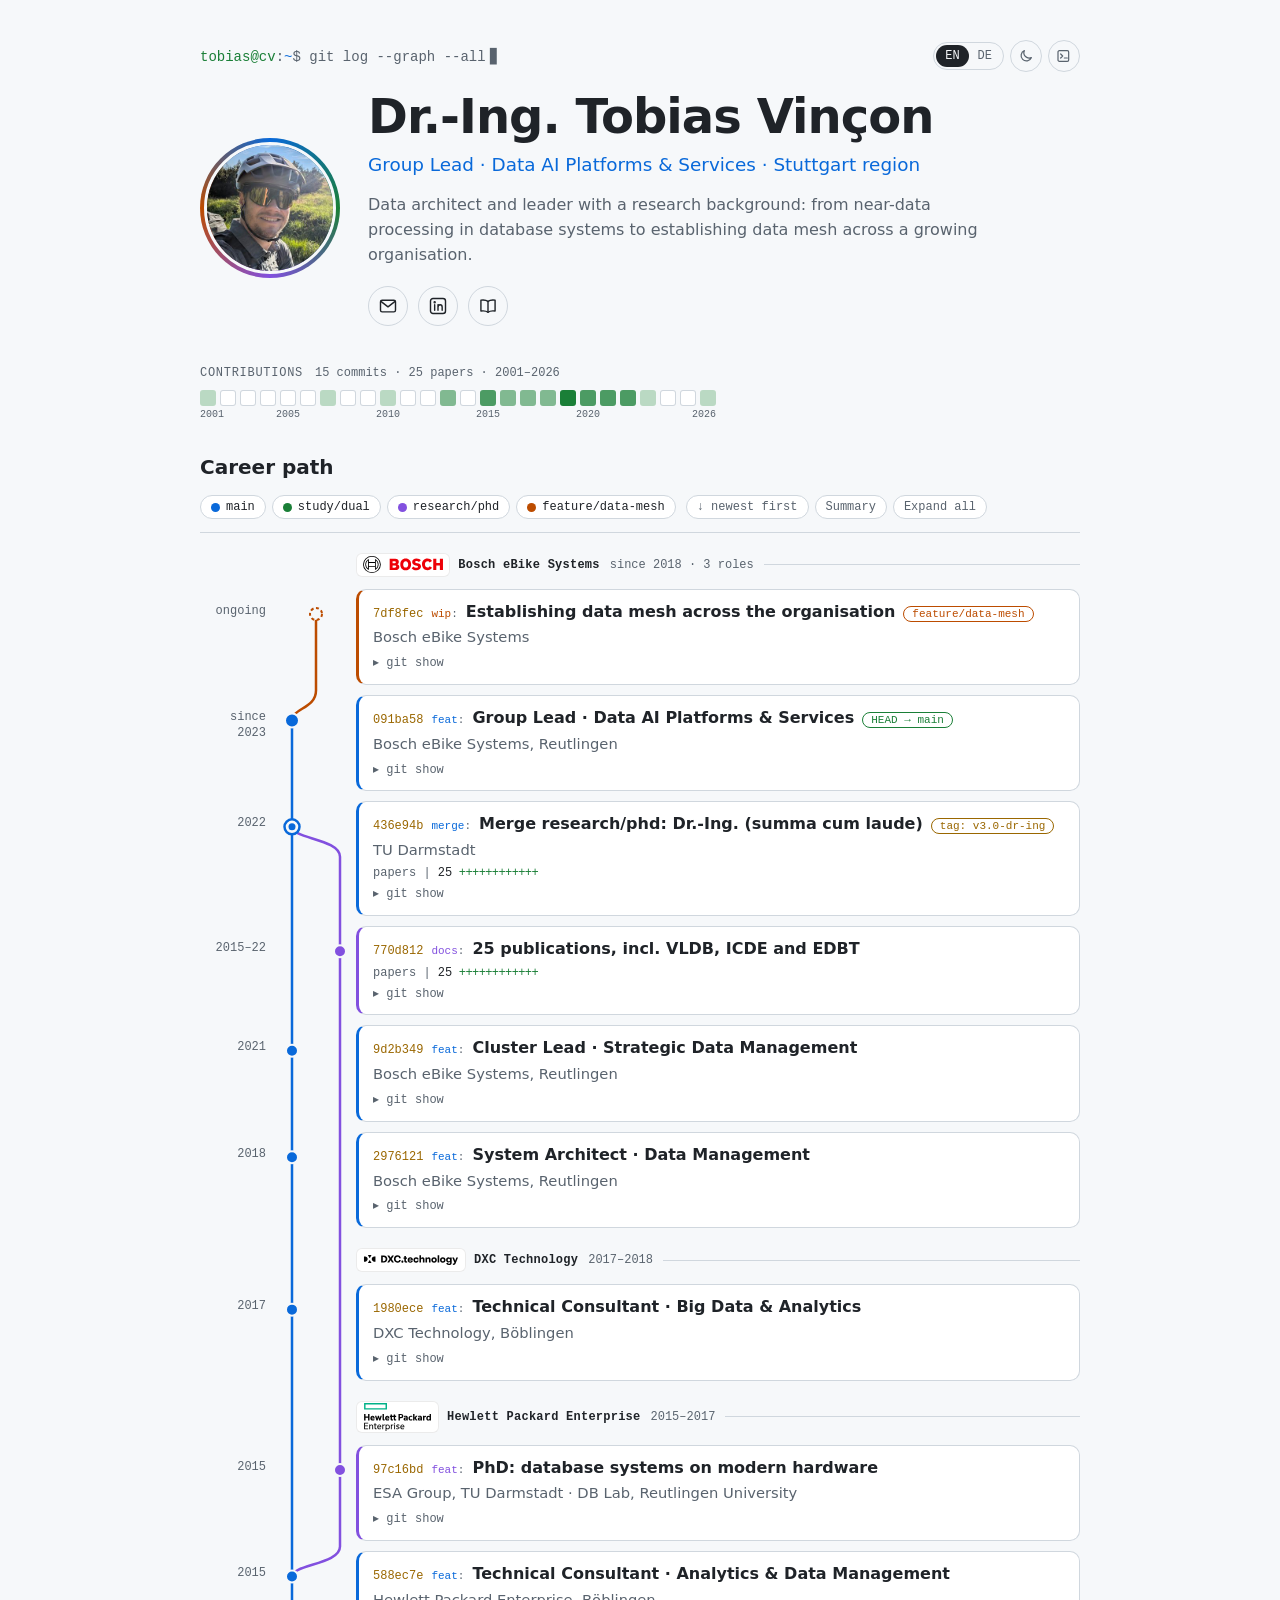
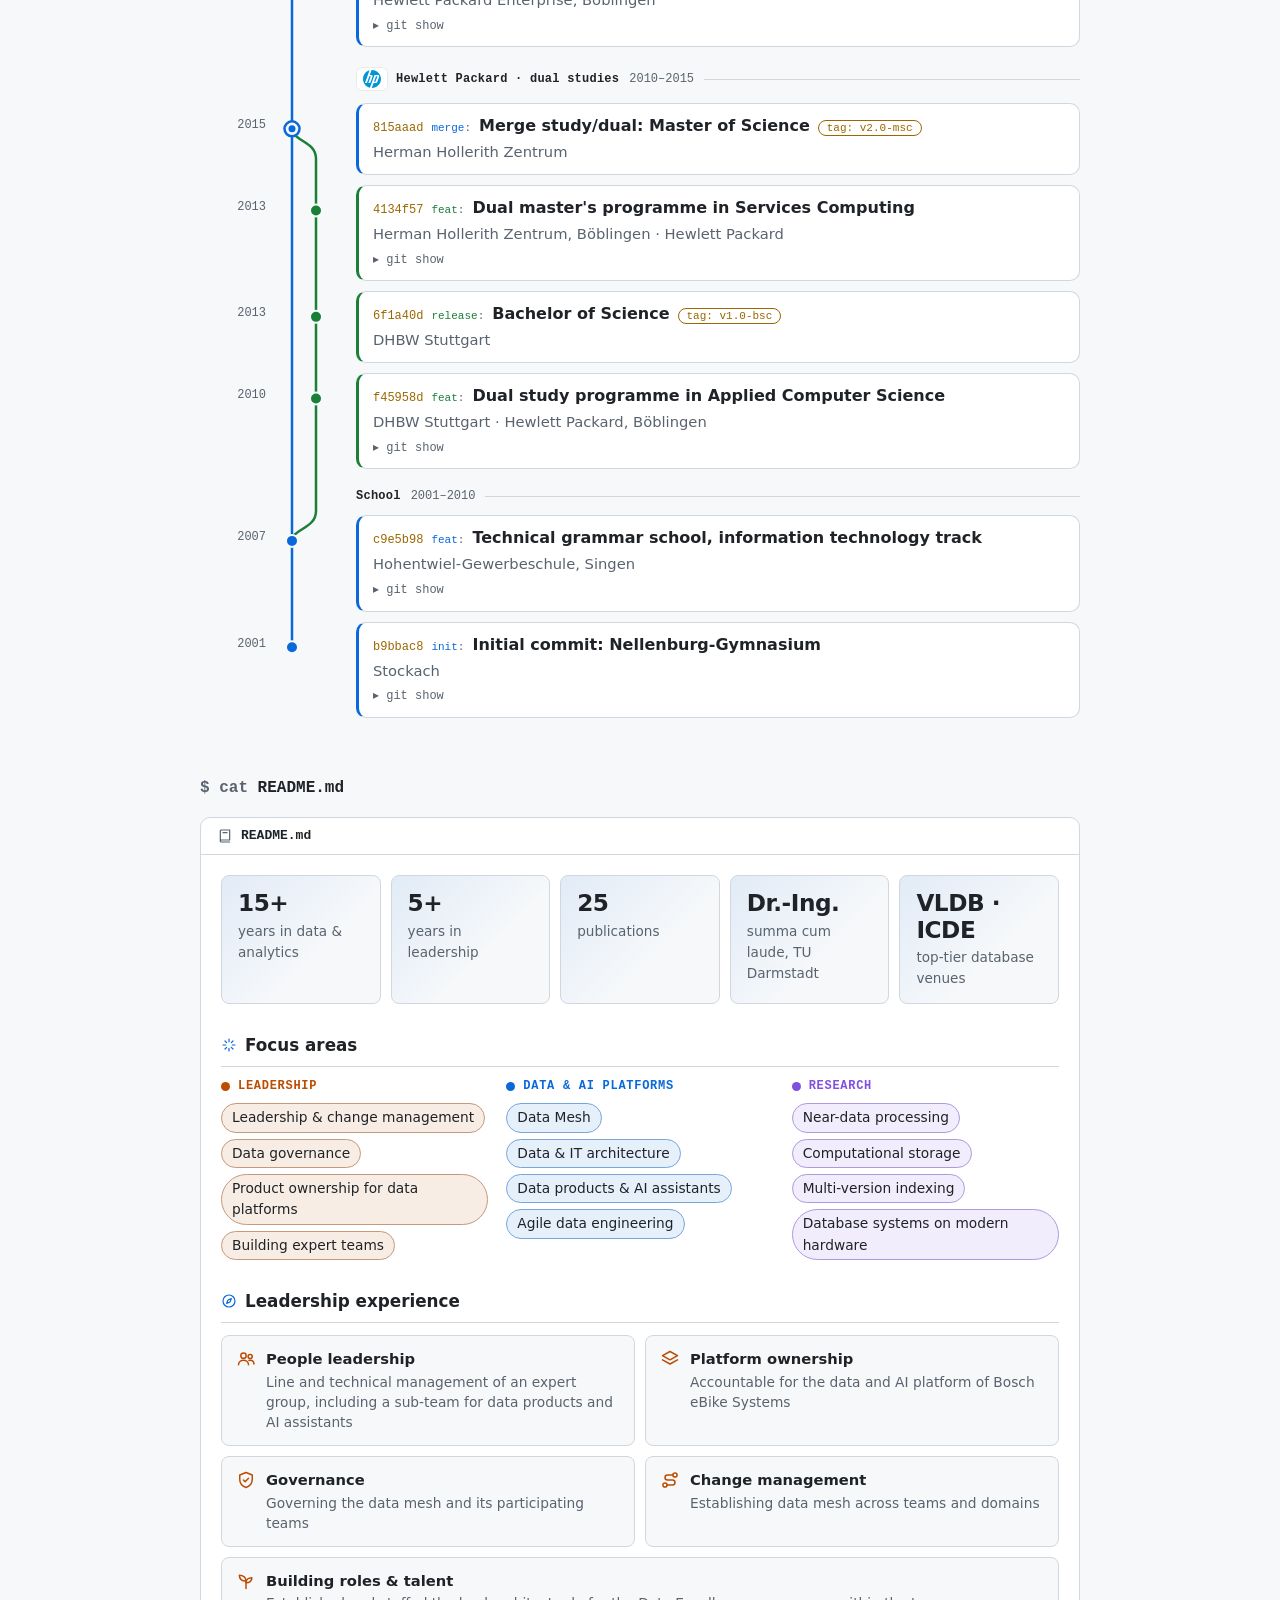
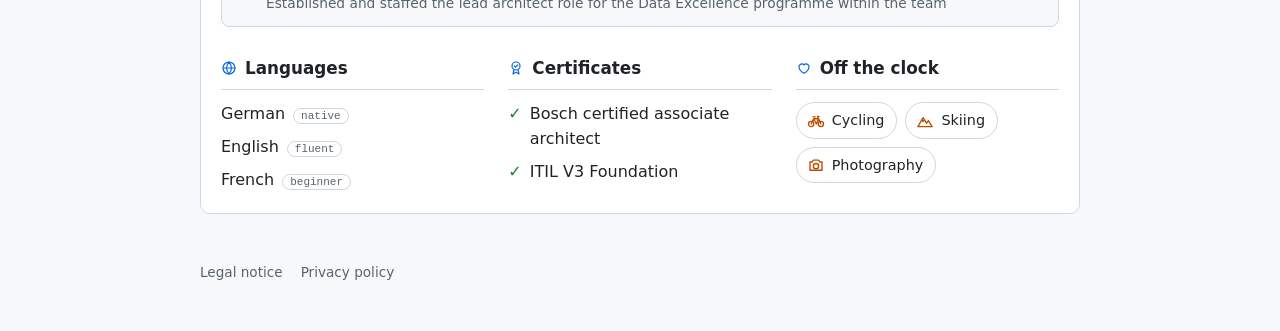
==== commit 3941d4fd: "Group career path by employer, move logos to dividers, add links - Employer dividers in the career p" ====
--- a/index.html
+++ b/index.html
@@ -154,8 +154,8 @@
           <li><strong>since 2023 – Group Lead · Data AI Platforms &amp; Services</strong>, Bosch eBike Systems, Reutlingen.
             Responsible for the data and AI platform the organisation's data mesh runs on; governance of the data mesh;
             a sub-team builds data products and AI assistants.</li>
-          <li><strong>2022 – Dr.-Ing. (summa cum laude)</strong>, TU Darmstadt. Dissertation: Data-intensive Systems on Modern Hardware –
-            Leveraging Near-Data Processing to Counter the Growth of Data. 25 publications, incl. VLDB, ICDE, EDBT and DaMoN.</li>
+          <li><strong>2022 – Dr.-Ing. (summa cum laude)</strong>, TU Darmstadt. Dissertation: <a href="https://tuprints.ulb.tu-darmstadt.de/entities/publication/40d28536-090b-43f7-8ab6-9d8f9e368cdc">Data-intensive Systems on Modern Hardware –
+            Leveraging Near-Data Processing to Counter the Growth of Data</a>. 25 publications, incl. VLDB, ICDE, EDBT and DaMoN.</li>
           <li><strong>2021 – Cluster Lead · Strategic Data Management</strong>, Bosch eBike Systems, Reutlingen.</li>
           <li><strong>2018 – System Architect · Data Management</strong>, Bosch eBike Systems, Reutlingen.</li>
           <li><strong>2017 – Technical Consultant · Big Data &amp; Analytics</strong>, DXC Technology, Böblingen.</li>
--- a/css/style.css
+++ b/css/style.css
@@ -369,6 +369,42 @@
   padding-bottom: 10px;
   transition: opacity .2s;
 }
+/* Abschnitts-Trenner (Arbeitgeber/Phase) */
+.era {
+  display: grid;
+  grid-template-columns: calc(var(--date-col) + var(--graph-w, 100px)) 1fr;
+  align-items: center;
+  padding: 10px 0 12px;
+}
+.era:first-child { padding-top: 0; }
+.era-label {
+  display: flex;
+  align-items: center;
+  flex-wrap: wrap;
+  gap: 2px 10px;
+  margin: 0;
+  font: 12px var(--mono);
+  color: var(--muted);
+}
+.era-label::after {
+  content: "";
+  flex: 1 1 40px;
+  height: 1px;
+  background: var(--border);
+}
+.era-name { color: var(--text); font-weight: 600; letter-spacing: .02em; }
+.era-link {
+  display: inline-flex;
+  align-items: center;
+  gap: 8px;
+  color: inherit;
+  text-decoration: none;
+  border-radius: 6px;
+}
+a.era-link:hover .era-name { color: var(--accent); text-decoration: underline; text-underline-offset: 3px; }
+a.era-link:focus-visible { outline: 2px solid var(--accent); outline-offset: 3px; }
+.graph-wrap.focus .era { opacity: .6; }
+
 .commit-date {
   font: 12px/1.3 var(--mono);
   color: var(--muted);
@@ -412,6 +448,20 @@
 .ref.head { color: var(--b1); }
 .ref.branch { color: var(--c); }
 .org { margin: 2px 0 0; color: var(--muted); font-size: .92rem; }
+/* Logo-Chip: immer heller Hintergrund, da die Logos dunkle Schrift haben */
+.org-logo {
+  display: inline-flex;
+  align-items: center;
+  height: 24px;
+  padding: 3px 7px;
+  border-radius: 6px;
+  background: #fff;
+  box-shadow: inset 0 0 0 1px rgba(0, 0, 0, .08);
+}
+.org-logo img { display: block; height: 100%; width: auto; max-width: 96px; object-fit: contain; }
+.org-logo-hp img { height: 18px; }
+.org-logo-dxc img { height: 11px; }
+.org-logo-hpe { height: 32px; padding: 2px 8px; }
 
 /* Kennzahlen im Stil von "git log --stat" */
 .stat {
@@ -449,6 +499,15 @@
 .details a:hover { color: var(--accent); text-decoration-color: currentColor; }
 .details a:focus-visible { outline: 2px solid var(--accent); outline-offset: 2px; border-radius: 3px; }
 .card.open .details { display: block; }
+/* Zwischenüberschrift in der Detail-Liste (z. B. Jahr bei Publikationen) */
+.details .detail-heading {
+  list-style: none;
+  margin: 12px 0 4px -18px;
+  font: 600 11px var(--mono);
+  color: var(--muted);
+  letter-spacing: .04em;
+}
+.details .detail-heading:first-child { margin-top: 2px; }
 
 /* Hervorhebung eines Branches (Hover über Legende oder Commit) */
 .graph-wrap.focus .commit:not(.is-focus) { opacity: .35; }
@@ -489,7 +548,7 @@
 /* Kennzahlen-Kacheln */
 .rm-tiles {
   display: grid;
-  grid-template-columns: repeat(auto-fit, minmax(170px, 1fr));
+  grid-template-columns: repeat(auto-fit, minmax(145px, 1fr));
   gap: 10px;
 }
 .rm-tile {
@@ -553,6 +612,30 @@
   border: 1px solid color-mix(in srgb, var(--c) 45%, var(--border));
   background: color-mix(in srgb, var(--c) 10%, transparent);
 }
+
+/* Führungserfahrung: Verantwortungsbereiche als Karten */
+.rm-areas {
+  list-style: none;
+  margin: 0;
+  padding: 0;
+  display: grid;
+  grid-template-columns: repeat(2, 1fr);
+  gap: 10px;
+}
+.rm-areas li {
+  display: flex;
+  gap: 10px;
+  align-items: flex-start;
+  padding: 12px 14px;
+  border: 1px solid var(--border);
+  border-radius: 8px;
+  background: var(--bg);
+}
+/* Ungerade Anzahl: letzte Karte über die volle Breite */
+.rm-areas li:last-child:nth-child(odd) { grid-column: 1 / -1; }
+.rm-areas svg { width: 20px; height: 20px; color: var(--b3); margin-top: 1px; }
+.rm-areas strong { display: block; font-size: .92rem; margin-bottom: 2px; }
+.rm-areas p { margin: 0; font-size: .86rem; color: var(--muted); line-height: 1.45; }
 
 /* Sprachen, Zertifikate, Interessen nebeneinander */
 .rm-cols {
@@ -755,6 +838,8 @@
   .card { padding: 9px 11px; }
   .rm-body { padding: 16px; }
   .rm-tiles { grid-template-columns: 1fr 1fr; }
+  .rm-tile:last-child:nth-child(odd) { grid-column: 1 / -1; }
+  .rm-areas { grid-template-columns: 1fr; }
   .rm-tile { padding: 12px; }
   .rm-value { font-size: 1.2rem; }
 }
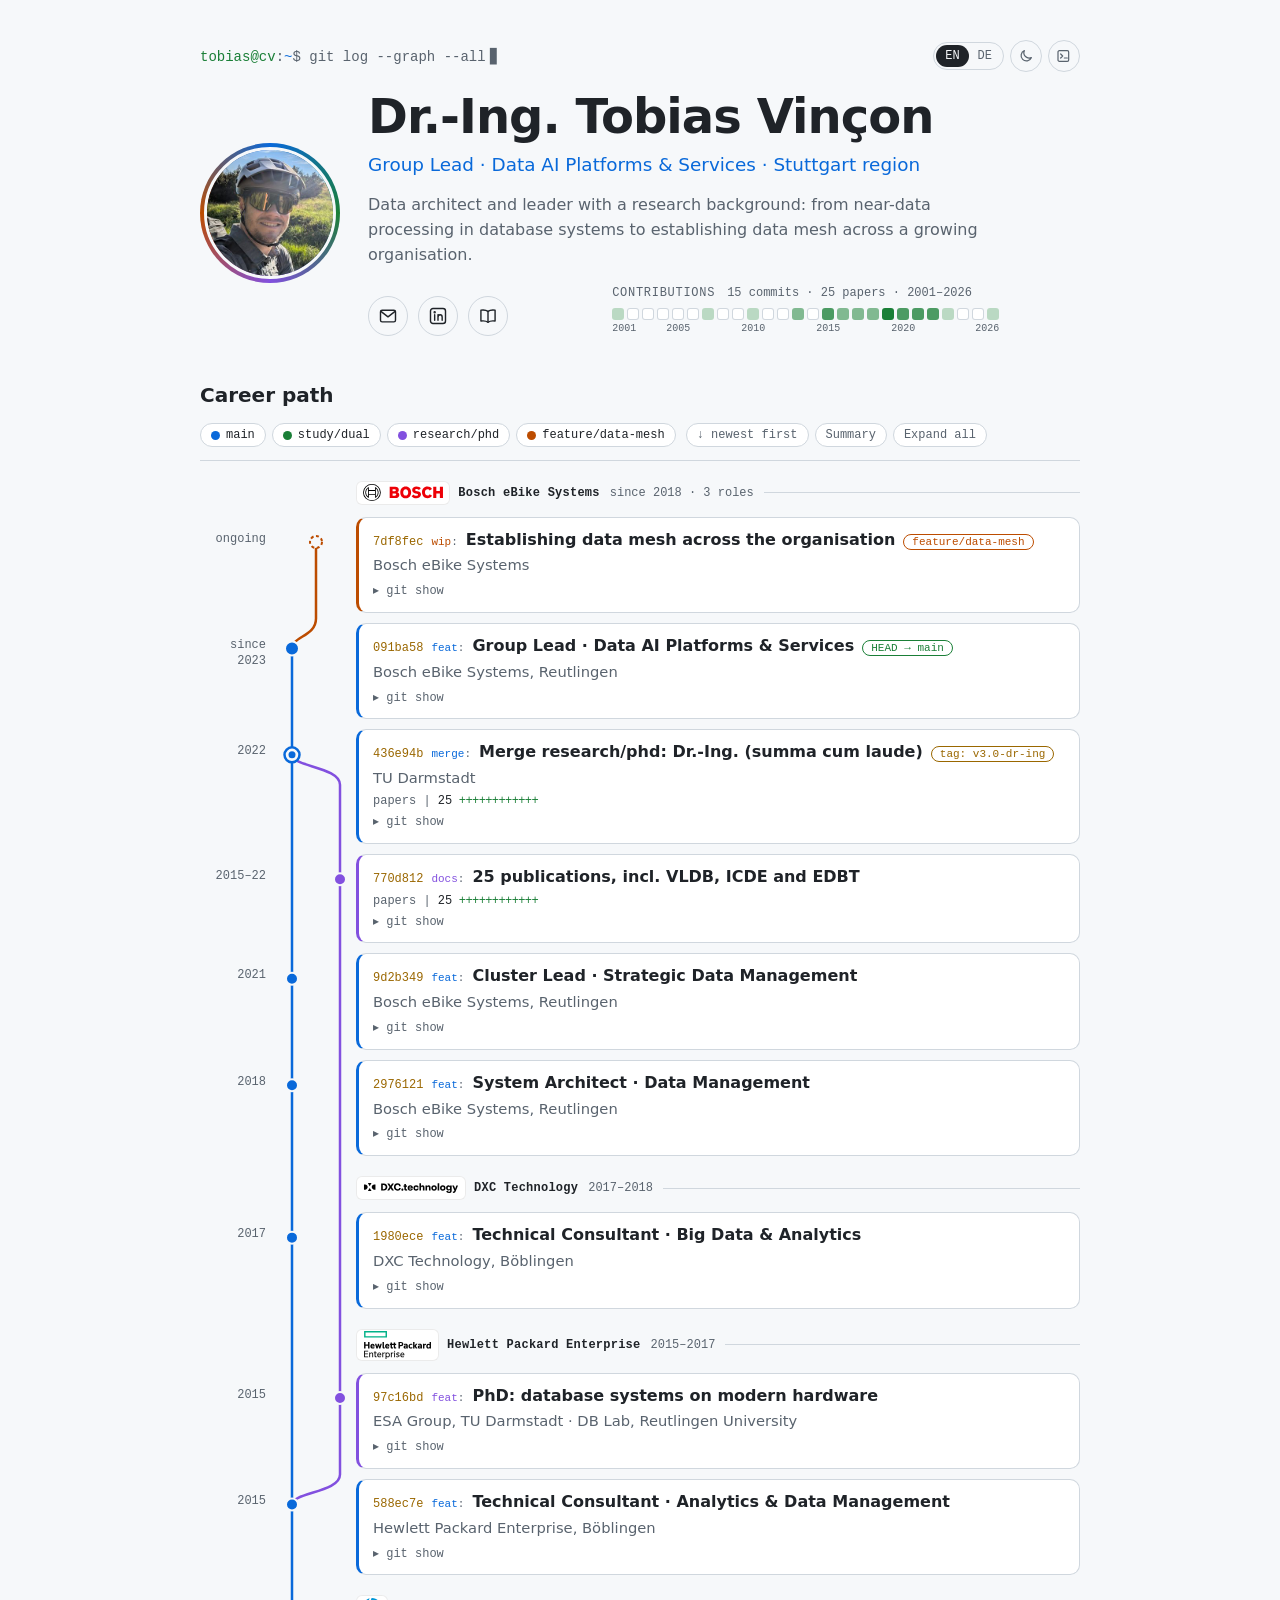
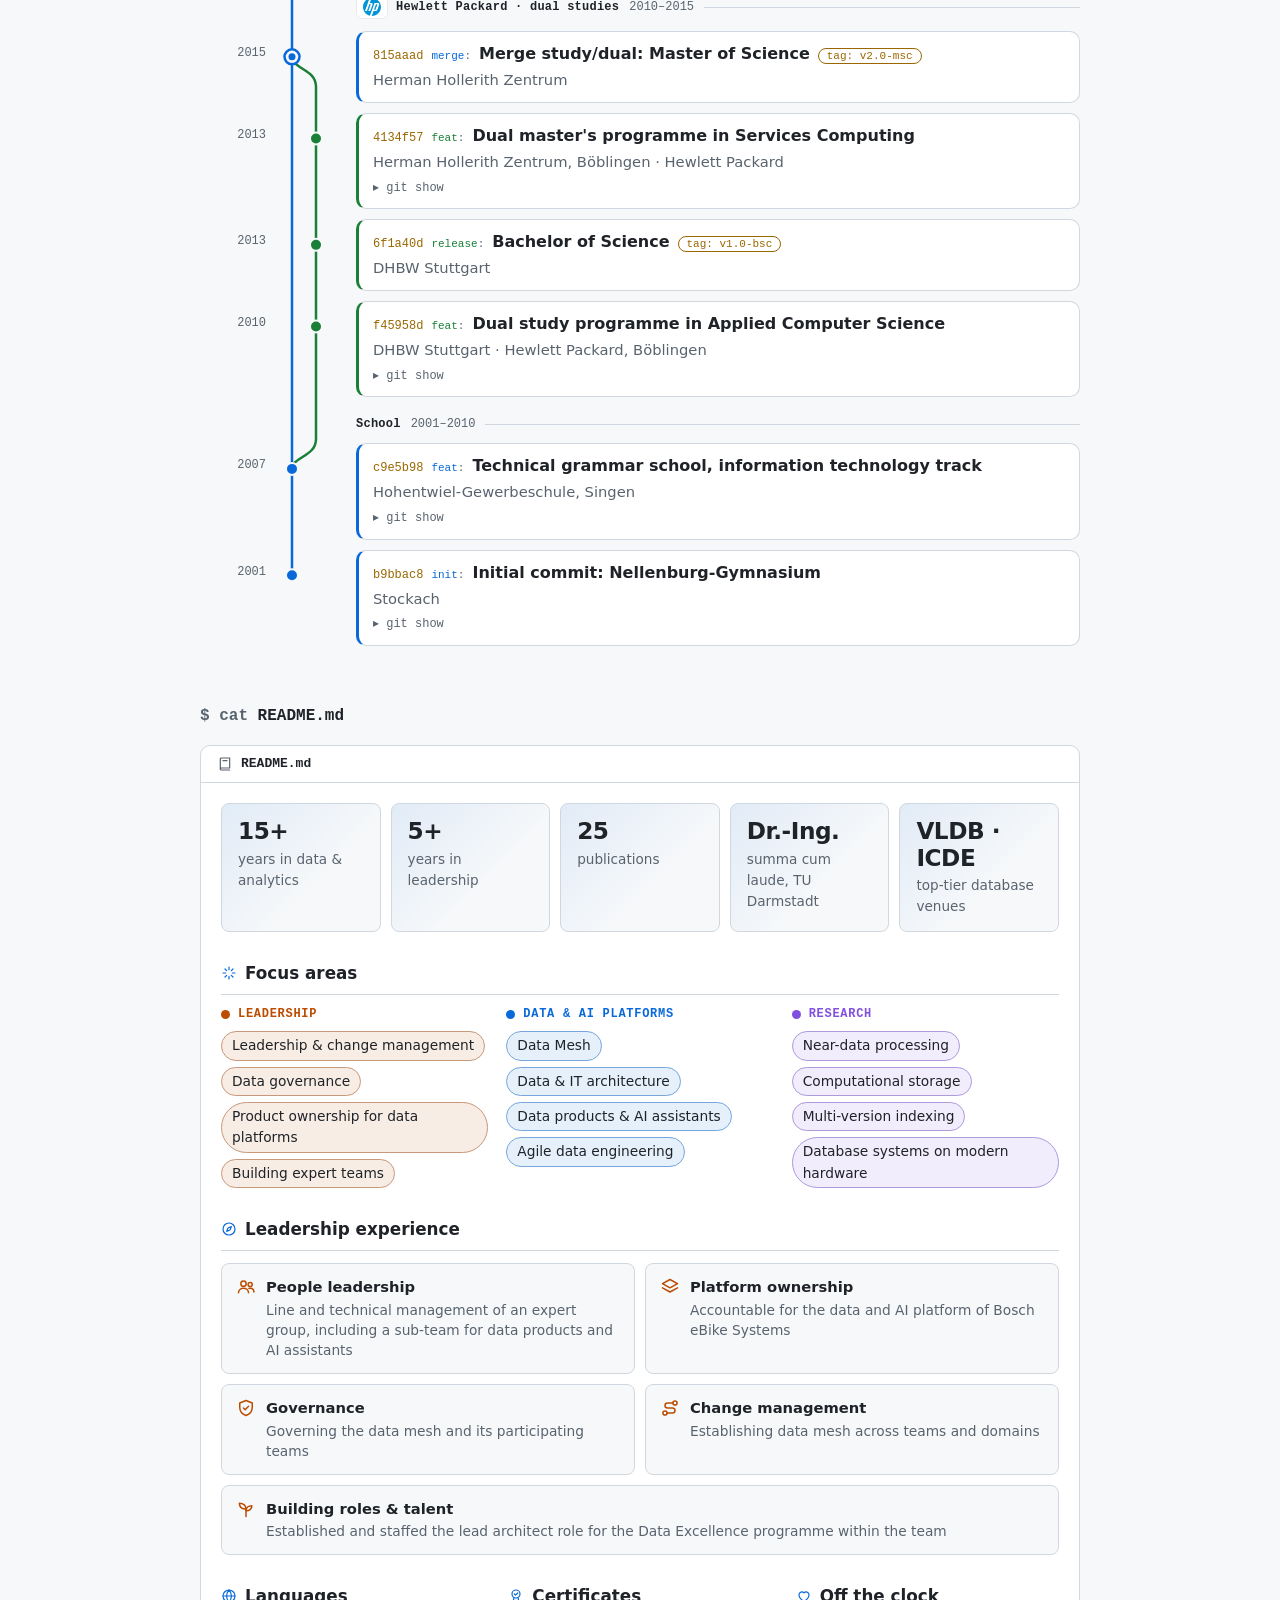
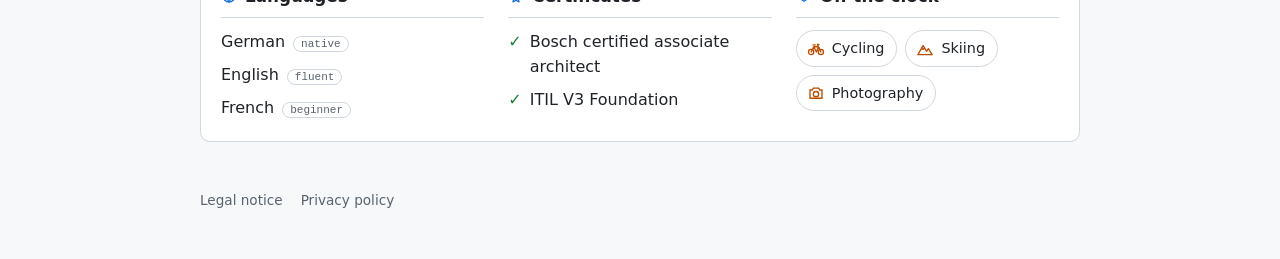
==== commit 2f355240: "Move contributions heatmap next to the contact icons Saves vertical space so the career graph starts" ====
--- a/index.html
+++ b/index.html
@@ -114,24 +114,26 @@
         <h1 id="name">Dr.-Ing. Tobias Vinçon</h1>
         <p class="role" id="role">Group Lead · Data AI Platforms &amp; Services · Stuttgart region</p>
         <p class="summary" id="summary">Data architect and leader with a research background: from near-data processing in database systems to establishing data mesh across a growing organisation.</p>
-        <nav class="links" id="links" data-i18n-aria="contact" aria-label="Contact">
-          <a href="mailto:tobias.vincon@gmail.com">Email</a>
-          <a href="https://www.linkedin.com/in/tobias-vincon-3aa633128/" rel="me">LinkedIn</a>
-          <a href="https://dblp.org/pid/178/2061.html" rel="me">DBLP</a>
-        </nav>
+        <!-- Kontakt-Icons und Heatmap nebeneinander (spart Höhe, damit der Graph früher beginnt) -->
+        <div class="hero-meta">
+          <nav class="links" id="links" data-i18n-aria="contact" aria-label="Contact">
+            <a href="mailto:tobias.vincon@gmail.com">Email</a>
+            <a href="https://www.linkedin.com/in/tobias-vincon-3aa633128/" rel="me">LinkedIn</a>
+            <a href="https://dblp.org/pid/178/2061.html" rel="me">DBLP</a>
+          </nav>
+          <section class="activity" aria-labelledby="activity-heading">
+            <h2 id="activity-heading" class="activity-head">
+              <span data-i18n="activity">Contributions</span>
+              <span class="muted activity-sum" id="activity-sum"></span>
+            </h2>
+            <ol class="heatmap" id="heatmap"></ol>
+          </section>
+        </div>
       </div>
     </div>
   </header>
 
   <main>
-    <section class="activity" aria-labelledby="activity-heading">
-      <h2 id="activity-heading" class="activity-head">
-        <span data-i18n="activity">Contributions</span>
-        <span class="muted activity-sum" id="activity-sum"></span>
-      </h2>
-      <ol class="heatmap" id="heatmap"></ol>
-    </section>
-
     <section aria-labelledby="graph-heading">
       <div class="section-head">
         <h2 id="graph-heading" tabindex="-1" data-i18n="career">Career path</h2>
--- a/css/style.css
+++ b/css/style.css
@@ -104,7 +104,7 @@
 .noscript-cv strong { color: var(--text); }
 
 /* ---------- Kopfbereich ---------- */
-.hero { padding-top: 40px; padding-bottom: 32px; }
+.hero { padding-top: 40px; padding-bottom: 20px; }
 .hero-top {
   display: flex;
   align-items: center;
@@ -239,7 +239,15 @@
 }
 
 /* ---------- Heatmap (Beiträge pro Jahr) ---------- */
-.activity { margin: 8px 0 28px; }
+/* Kontakt-Icons links, Heatmap rechts daneben; bricht bei wenig Platz um */
+.hero-meta {
+  display: flex;
+  flex-wrap: wrap;
+  align-items: flex-end;
+  justify-content: space-between;
+  gap: 18px 32px;
+}
+.activity { margin: 0; }
 .activity-head {
   display: flex;
   flex-wrap: wrap;
@@ -249,22 +257,22 @@
   color: var(--muted);
   text-transform: uppercase;
   letter-spacing: .06em;
-  margin-bottom: 10px;
+  margin-bottom: 8px;
 }
 .activity-sum { text-transform: none; letter-spacing: 0; }
 .heatmap {
   display: flex;
   flex-wrap: wrap;
-  gap: 4px;
+  gap: 3px;
   list-style: none;
   margin: 0;
-  padding: 0 0 18px;
+  padding: 0 0 16px;
 }
 .heatmap li { position: relative; }
 .heatmap .cell {
   display: block;
-  width: 16px;
-  height: 16px;
+  width: 12px;
+  height: 12px;
   padding: 0;
   border: 0;
   border-radius: 3px;
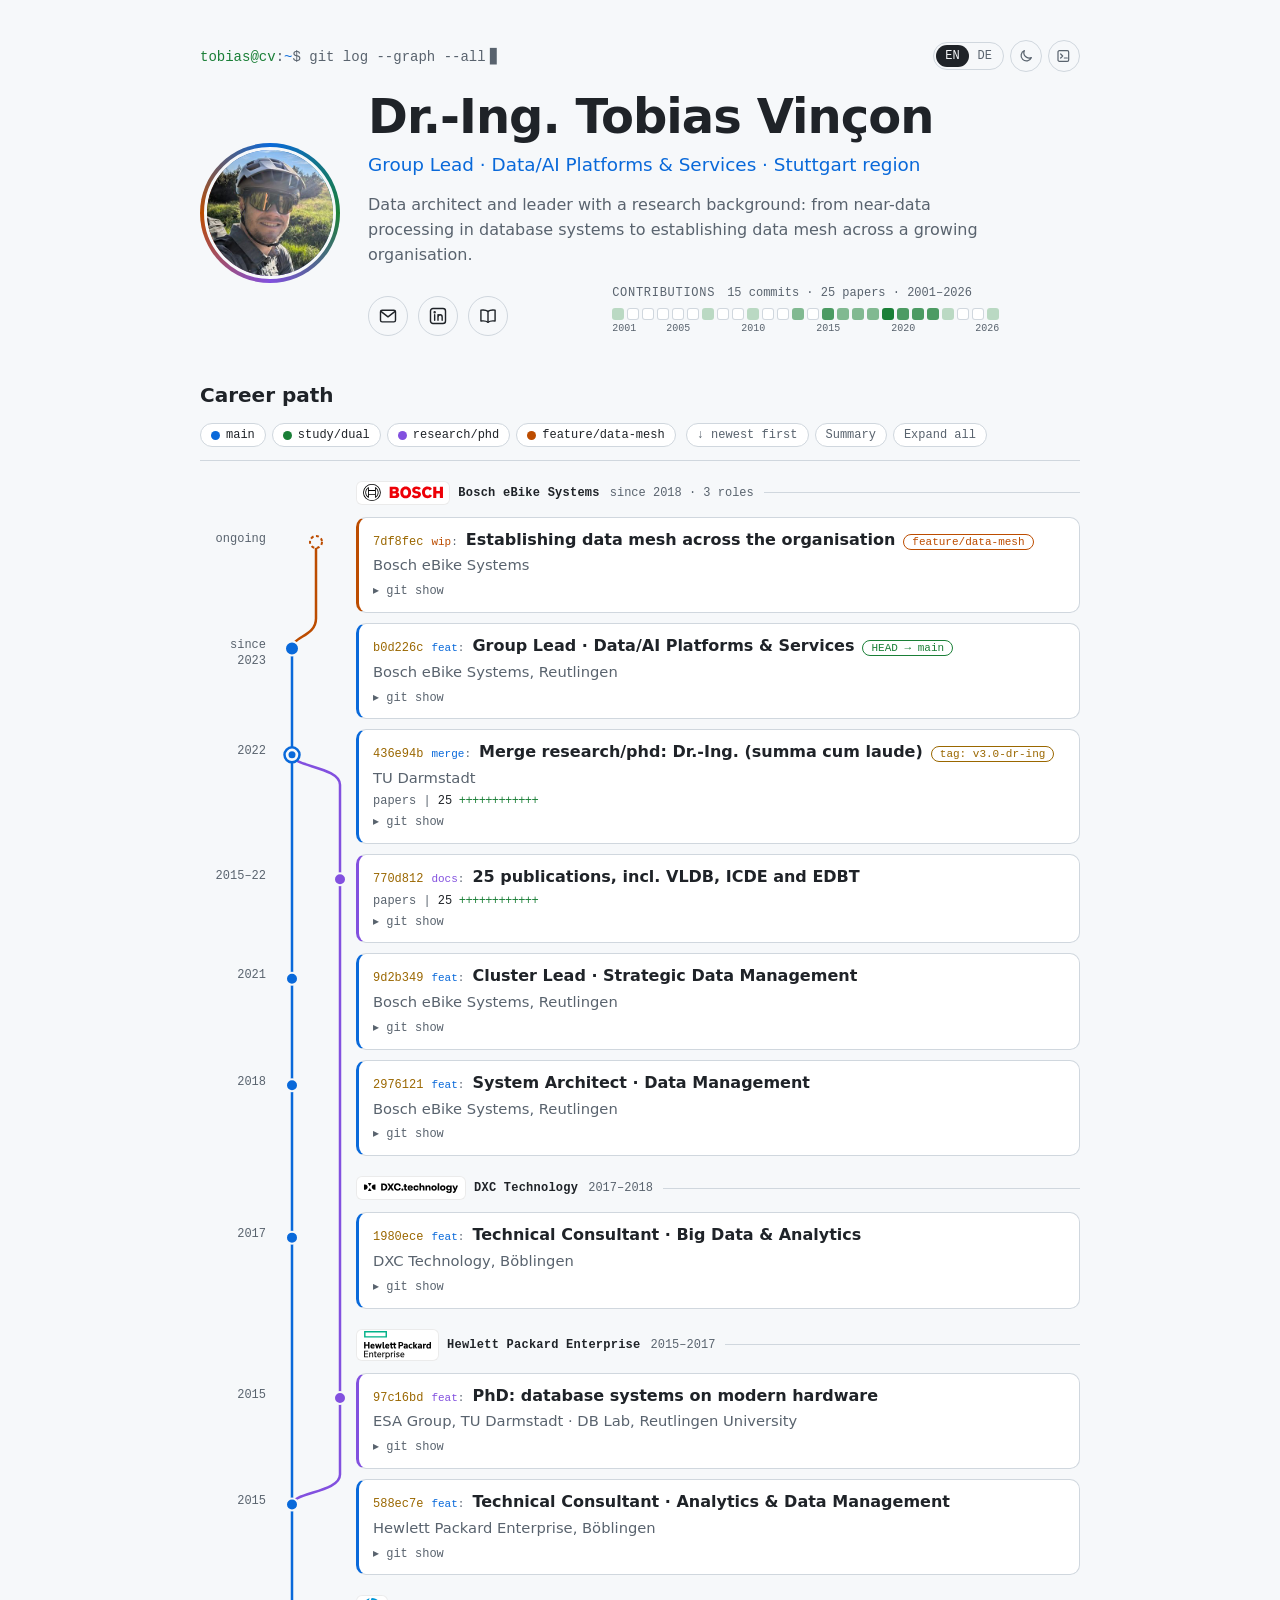
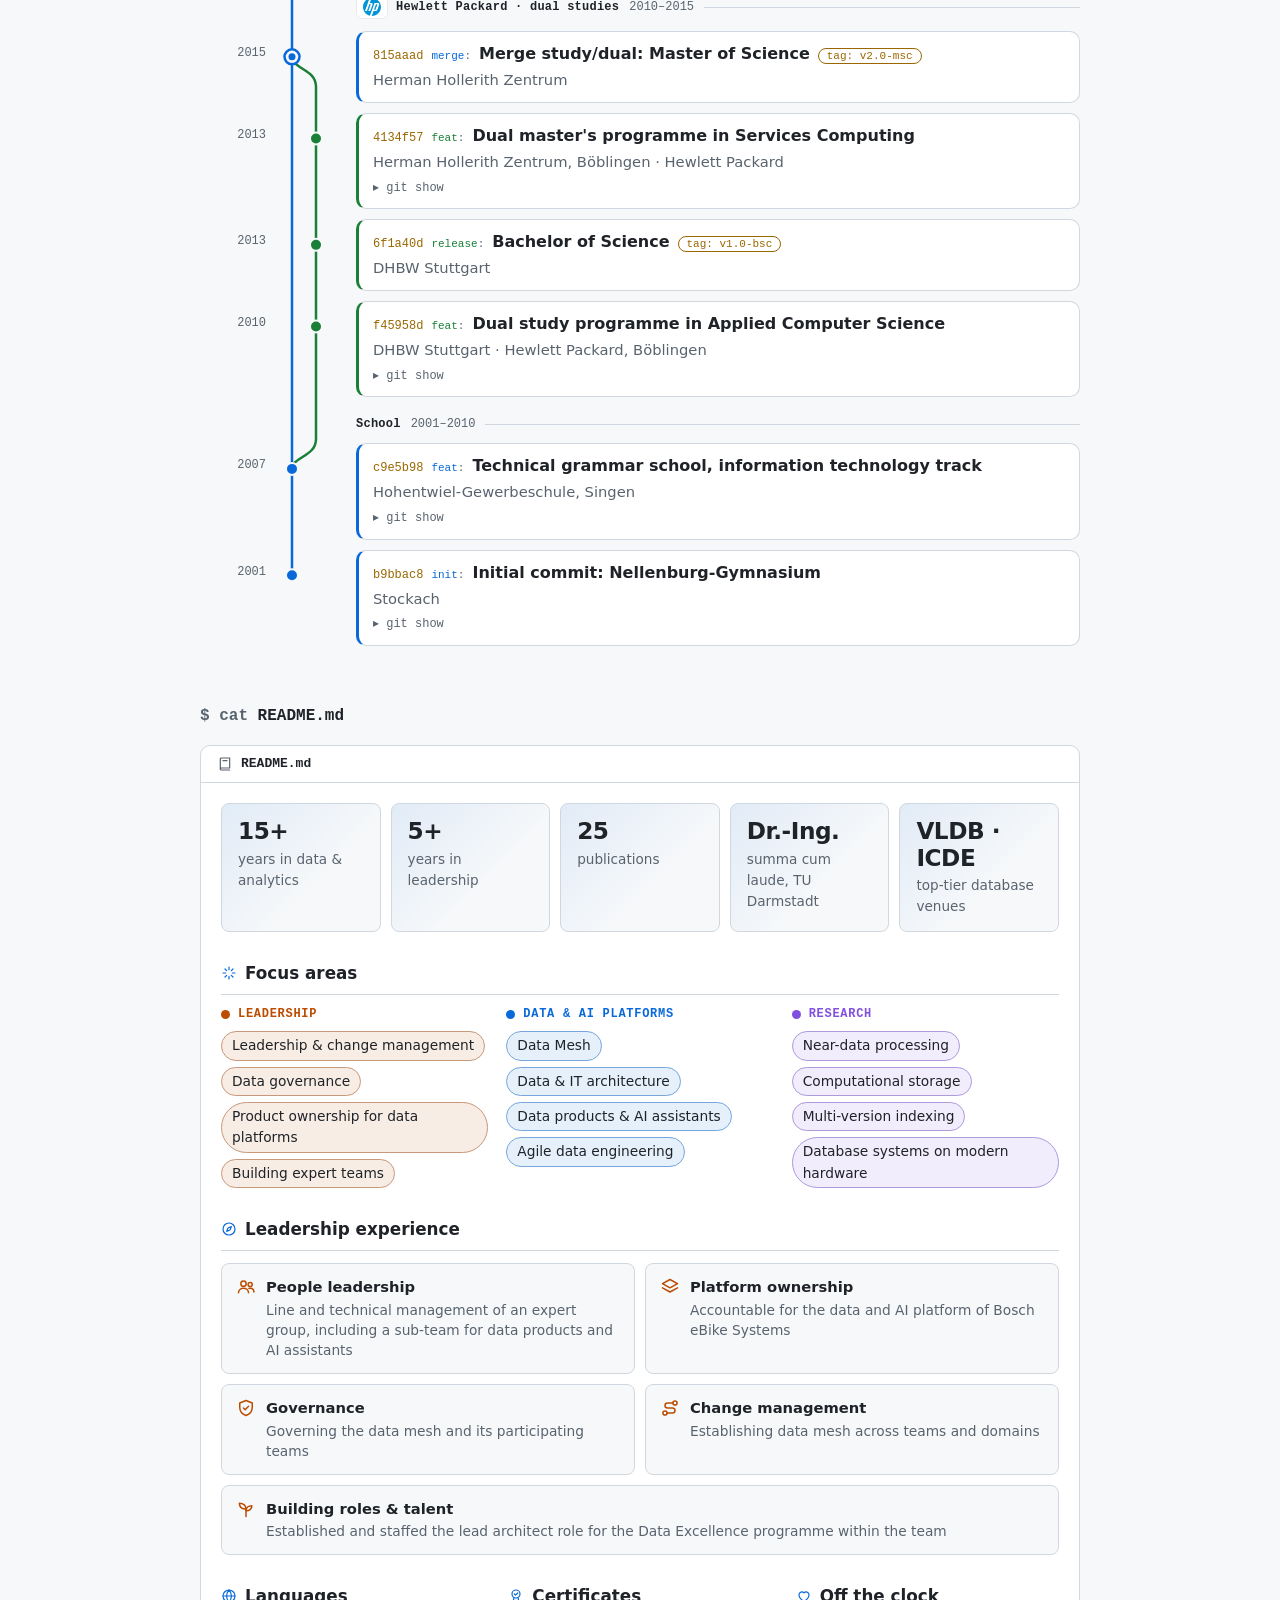
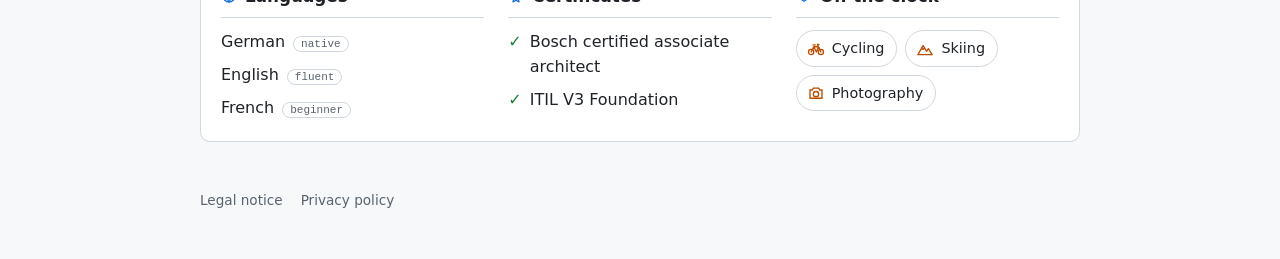
==== commit e3aace1c: "Use one job title everywhere: Data/AI Platforms & Services Align page title, description, preview ti" ====
--- a/index.html
+++ b/index.html
@@ -4,8 +4,8 @@
   <meta charset="utf-8">
   <meta name="viewport" content="width=device-width, initial-scale=1">
   <!-- SEO: Titel ≤ 60 Zeichen, Beschreibung ≈ 155 Zeichen. Bei Änderungen in data/cv.js mitpflegen. -->
-  <title>Dr.-Ing. Tobias Vinçon – Data &amp; AI Platforms Leader | CV</title>
-  <meta name="description" content="Dr.-Ing. Tobias Vinçon (Vincon): Group Lead Data &amp; AI Platforms at Bosch eBike Systems. Data mesh, data governance, AI. PhD in database systems.">
+  <title>Dr.-Ing. Tobias Vinçon – Data/AI Platforms &amp; Services | CV</title>
+  <meta name="description" content="Dr.-Ing. Tobias Vinçon (Vincon): Group Lead Data/AI Platforms &amp; Services at Bosch eBike Systems. Data mesh, data governance, AI. PhD in database systems.">
   <meta name="author" content="Tobias Vinçon">
   <meta name="robots" content="index, follow, max-image-preview:large">
 
@@ -17,15 +17,17 @@
   <meta property="og:site_name" content="Tobias Vinçon">
   <meta property="og:locale" content="en_GB">
   <meta property="og:locale:alternate" content="de_DE">
-  <meta property="og:title" content="Dr.-Ing. Tobias Vinçon · Group Lead Data &amp; AI Platforms">
+  <meta property="og:title" content="Dr.-Ing. Tobias Vinçon · Group Lead Data/AI Platforms &amp; Services">
   <meta property="og:description" content="Data architect and leader with a research background: data mesh, data governance and AI platforms at Bosch eBike Systems. CV presented as a git tree.">
-  <meta property="og:image" content="https://tobiasvincon.de/assets/photo.jpg">
-  <meta property="og:image:width" content="800">
-  <meta property="og:image:height" content="800">
-  <meta property="og:image:alt" content="Portrait of Tobias Vinçon">
+  <!-- Vorschaubild 1200×627 (LinkedIn-Format); Quelle: Entwurf als HTML, gerendert als JPEG -->
+  <meta property="og:image" content="https://tobiasvincon.de/assets/og-image.jpg">
+  <meta property="og:image:type" content="image/jpeg">
+  <meta property="og:image:width" content="1200">
+  <meta property="og:image:height" content="627">
+  <meta property="og:image:alt" content="Dr.-Ing. Tobias Vinçon, Group Lead Data/AI Platforms &amp; Services – CV as a git graph">
   <meta property="profile:first_name" content="Tobias">
   <meta property="profile:last_name" content="Vinçon">
-  <meta name="twitter:card" content="summary">
+  <meta name="twitter:card" content="summary_large_image">
 
   <!-- Strukturierte Daten für Suchmaschinen (schema.org). Inhalte mit data/cv.js abgleichen. -->
   <script type="application/ld+json">
@@ -43,7 +45,7 @@
       "honorificPrefix": "Dr.-Ing.",
       "givenName": "Tobias",
       "familyName": "Vinçon",
-      "jobTitle": "Group Lead Data AI Platforms & Services",
+      "jobTitle": "Group Lead Data/AI Platforms & Services",
       "description": "Data architect and leader with a research background: from near-data processing in database systems to establishing data mesh across a growing organisation.",
       "worksFor": { "@type": "Organization", "name": "Bosch eBike Systems" },
       "homeLocation": { "@type": "Place", "name": "Stuttgart region, Germany" },
@@ -112,7 +114,7 @@
       </div>
       <div class="hero-text">
         <h1 id="name">Dr.-Ing. Tobias Vinçon</h1>
-        <p class="role" id="role">Group Lead · Data AI Platforms &amp; Services · Stuttgart region</p>
+        <p class="role" id="role">Group Lead · Data/AI Platforms &amp; Services · Stuttgart region</p>
         <p class="summary" id="summary">Data architect and leader with a research background: from near-data processing in database systems to establishing data mesh across a growing organisation.</p>
         <!-- Kontakt-Icons und Heatmap nebeneinander (spart Höhe, damit der Graph früher beginnt) -->
         <div class="hero-meta">
@@ -153,7 +155,7 @@
       <!-- Kurzfassung für Suchmaschinen und Browser ohne JavaScript (mit data/cv.js abgleichen) -->
       <noscript>
         <ul class="noscript-cv">
-          <li><strong>since 2023 – Group Lead · Data AI Platforms &amp; Services</strong>, Bosch eBike Systems, Reutlingen.
+          <li><strong>since 2023 – Group Lead · Data/AI Platforms &amp; Services</strong>, Bosch eBike Systems, Reutlingen.
             Responsible for the data and AI platform the organisation's data mesh runs on; governance of the data mesh;
             a sub-team builds data products and AI assistants.</li>
           <li><strong>2022 – Dr.-Ing. (summa cum laude)</strong>, TU Darmstadt. Dissertation: <a href="https://tuprints.ulb.tu-darmstadt.de/entities/publication/40d28536-090b-43f7-8ab6-9d8f9e368cdc">Data-intensive Systems on Modern Hardware –
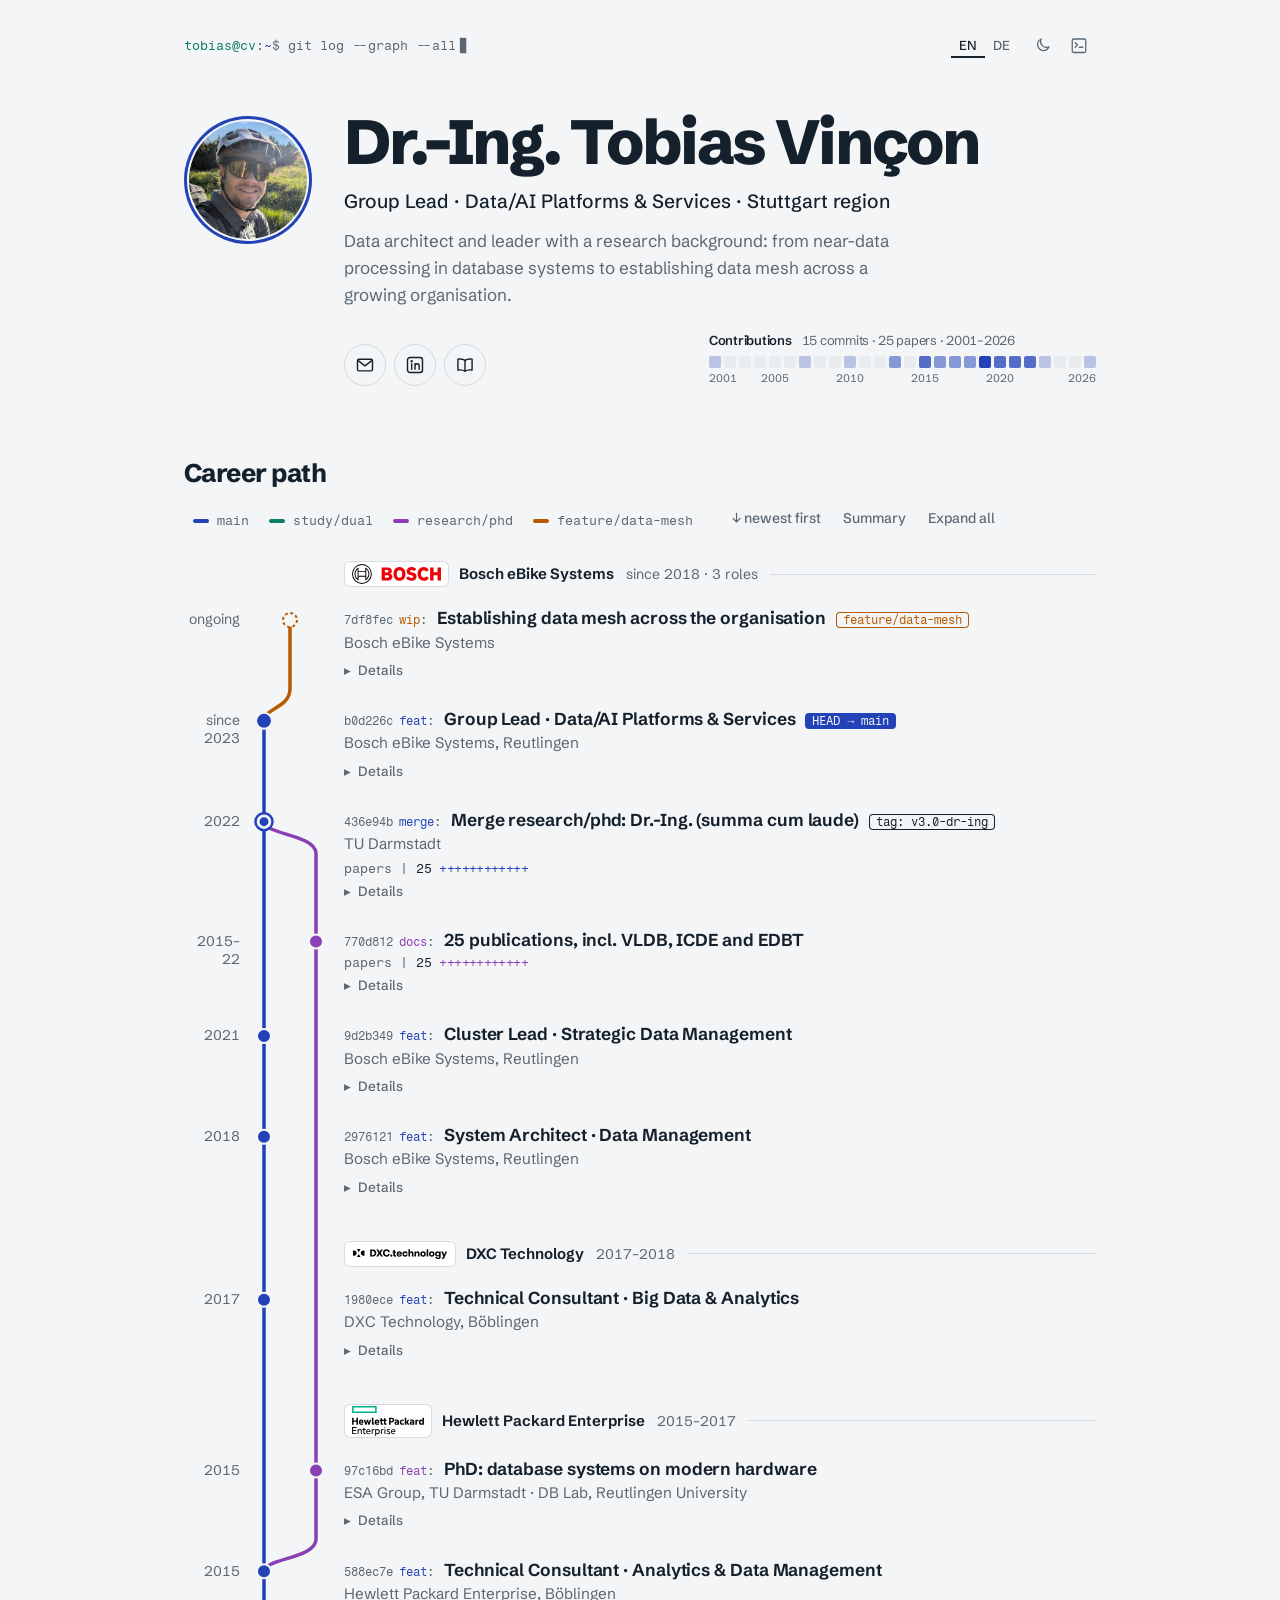
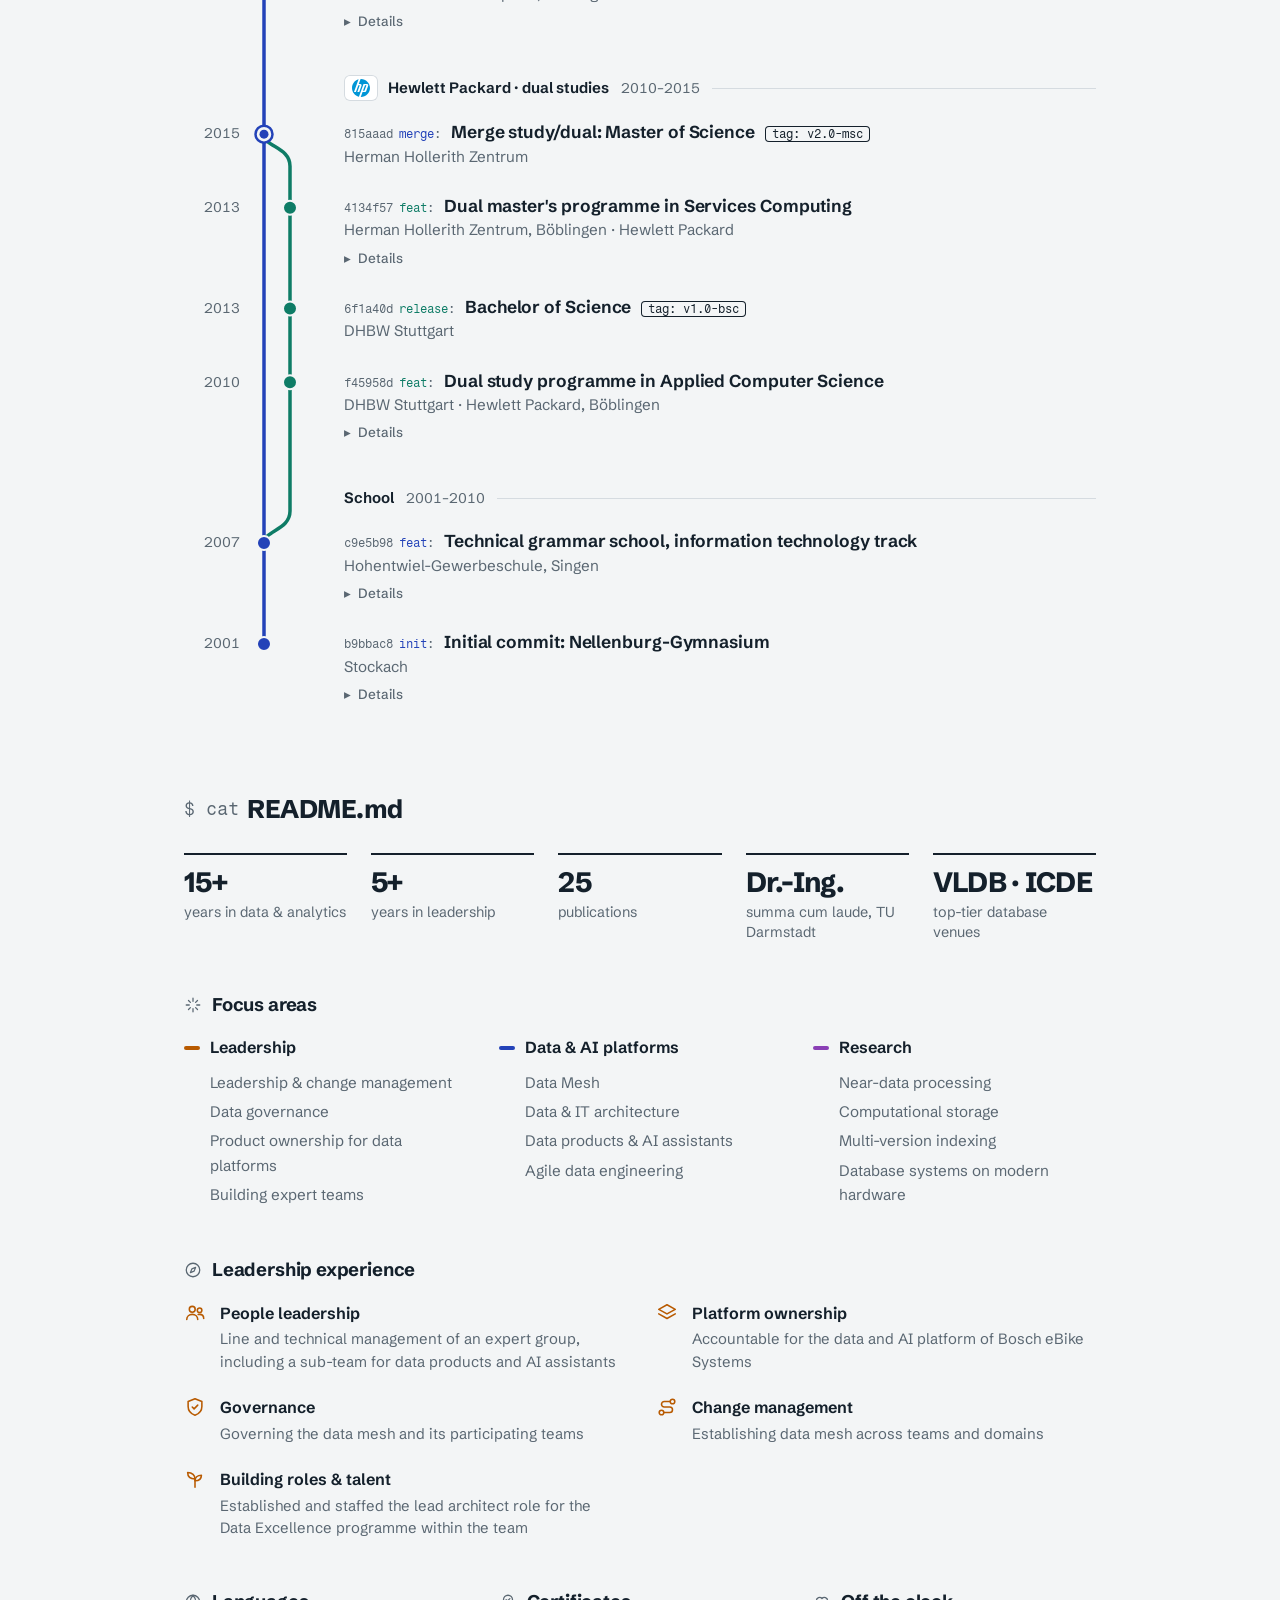
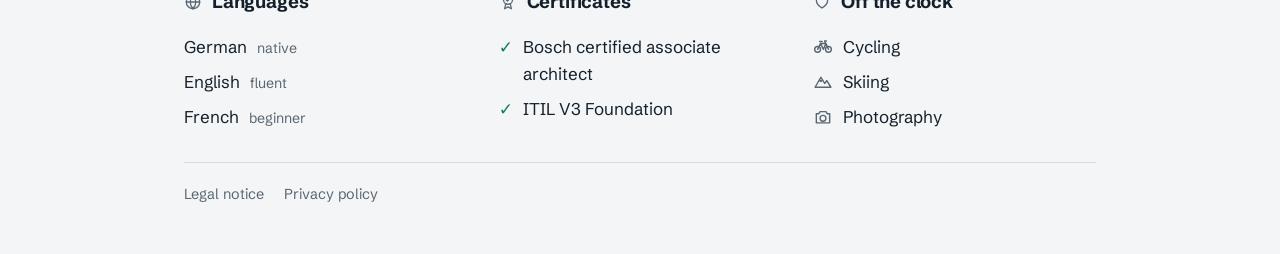
==== commit 600b7965: "Redesign: own visual identity around the git graph Drop the GitHub-clone look: light paper/ink palet" ====
--- a/index.html
+++ b/index.html
@@ -77,7 +77,7 @@
     }
   }
   </script>
-  <meta name="theme-color" content="#0d1117">
+  <meta name="theme-color" content="#f3f5f6">
   <link rel="icon" href="data:image/svg+xml,%3Csvg xmlns='http://www.w3.org/2000/svg' viewBox='0 0 32 32'%3E%3Cpath d='M10 4v24M10 12c0 6 12 4 12 10' fill='none' stroke='%2358a6ff' stroke-width='3' stroke-linecap='round'/%3E%3Ccircle cx='10' cy='8' r='4' fill='%2358a6ff'/%3E%3Ccircle cx='22' cy='24' r='4' fill='%233fb950'/%3E%3C/svg%3E">
 
   <!-- Hell/Dunkel und Sprache so früh wie möglich setzen, damit nichts flackert -->
@@ -89,6 +89,7 @@
       } catch (e) {}
     })();
   </script>
+  <link rel="preload" href="assets/fonts/schibsted-grotesk-latin.woff2" as="font" type="font/woff2" crossorigin>
   <link rel="stylesheet" href="css/style.css">
 </head>
 <body>
--- a/css/style.css
+++ b/css/style.css
@@ -1,66 +1,67 @@
+/* ============================================================
+   Schriften (lokal, SIL OFL – siehe assets/fonts/LICENSE.md)
+   ============================================================ */
+@font-face {
+  font-family: "Schibsted Grotesk";
+  src: url("../assets/fonts/schibsted-grotesk-latin.woff2") format("woff2");
+  font-weight: 400 900;
+  font-style: normal;
+  font-display: swap;
+}
+@font-face {
+  font-family: "Fragment Mono";
+  src: url("../assets/fonts/fragment-mono-latin.woff2") format("woff2");
+  font-weight: 400;
+  font-style: normal;
+  font-display: swap;
+}
+
 /* ============================================================
    Farben & Grundwerte – hier lässt sich das Aussehen anpassen
+   Idee: ruhiger, kühler Papiergrund mit Tinte; der Git-Graph ist
+   das einzige kräftige Element (Branch-Farben).
    ============================================================ */
 :root {
-  --bg: #0d1117;
-  --bg-card: #161b22;
-  --bg-card-hover: #1c2230;
-  --border: #30363d;
-  --text: #e6edf3;
-  --muted: #8b949e;
-  --accent: #58a6ff;
+  --bg: #f3f5f6;            /* Papier, leicht kühl */
+  --surface: #ffffff;       /* Flächen (Hover, Logos) */
+  --surface-hover: #e8ecef;
+  --border: #d5dbe0;
+  --text: #14202b;          /* Tinte */
+  --muted: #5a6772;
+  --accent: #2342b8;
 
   /* Branch-Farben, in der Reihenfolge der Branches in cv.js */
-  --b0: #58a6ff;
-  --b1: #3fb950;
-  --b2: #d2a8ff;
-  --b3: #f0883e;
-  --b4: #ff7b72;
-  --b5: #e3b341;
-
-  --mono: "JetBrains Mono", "Cascadia Code", "Fira Code", Consolas, monospace;
-  --sans: "Inter", "Segoe UI", system-ui, -apple-system, sans-serif;
-
-  --date-col: 76px;
+  --b0: #2342b8;  /* main: Kobalt */
+  --b1: #0e7c66;  /* study/dual: Petrol */
+  --b2: #8a3fb5;  /* research/phd: Violett */
+  --b3: #b85a00;  /* feature/data-mesh: Orange */
+  --b4: #c0344d;
+  --b5: #876800;
+
+  --mono: "Fragment Mono", "Cascadia Mono", Consolas, monospace;
+  --sans: "Schibsted Grotesk", "Segoe UI", system-ui, -apple-system, sans-serif;
+
+  --date-col: 64px;
   --radius: 10px;
+  color-scheme: light;
+}
+
+/* Dunkles Design nur per Umschalter (data-theme="dark"); Standard ist hell */
+:root[data-theme="dark"] {
+  --bg: #0f161c;
+  --surface: #17202a;
+  --surface-hover: #1e2934;
+  --border: #2a3540;
+  --text: #e6ebee;
+  --muted: #95a2ac;
+  --accent: #8aa2ff;
+  --b0: #8aa2ff;
+  --b1: #3fc7a2;
+  --b2: #c79af2;
+  --b3: #f29a4a;
+  --b4: #ff7e8e;
+  --b5: #e2be5a;
   color-scheme: dark;
-}
-
-/* Helles Design: per Systemeinstellung oder per Umschalter (data-theme="light").
-   data-theme="dark" erzwingt das dunkle Design auch bei heller Systemeinstellung. */
-@media (prefers-color-scheme: light) {
-  :root:not([data-theme="dark"]) {
-    --bg: #f6f8fa;
-    --bg-card: #ffffff;
-    --bg-card-hover: #f0f4f9;
-    --border: #d0d7de;
-    --text: #1f2328;
-    --muted: #59636e;
-    --accent: #0969da;
-    --b0: #0969da;
-    --b1: #1a7f37;
-    --b2: #8250df;
-    --b3: #bc4c00;
-    --b4: #cf222e;
-    --b5: #9a6700;
-    color-scheme: light;
-  }
-}
-:root[data-theme="light"] {
-  --bg: #f6f8fa;
-  --bg-card: #ffffff;
-  --bg-card-hover: #f0f4f9;
-  --border: #d0d7de;
-  --text: #1f2328;
-  --muted: #59636e;
-  --accent: #0969da;
-  --b0: #0969da;
-  --b1: #1a7f37;
-  --b2: #8250df;
-  --b3: #bc4c00;
-  --b4: #cf222e;
-  --b5: #9a6700;
-  color-scheme: light;
 }
 
 * { box-sizing: border-box; }
@@ -69,31 +70,35 @@
   margin: 0;
   background: var(--bg);
   color: var(--text);
-  font: 16px/1.55 var(--sans);
+  font: 17px/1.6 var(--sans);
   -webkit-font-smoothing: antialiased;
+  text-rendering: optimizeLegibility;
 }
 
 main, .hero, .footer {
-  max-width: 920px;
+  max-width: 960px;
   margin: 0 auto;
-  padding: 0 20px;
+  padding: 0 24px;
 }
 
 code, .mono { font-family: var(--mono); }
 .muted { color: var(--muted); }
-a { color: var(--accent); }
+a { color: var(--accent); text-underline-offset: 3px; }
+
+/* Ein Fokus-Stil für alles: sichtbar, in Akzentfarbe */
+:focus-visible { outline: 2px solid var(--accent); outline-offset: 2px; border-radius: 4px; }
 
 /* Sprungmarke für Tastatur-Nutzer, nur bei Fokus sichtbar */
 .skip-link {
   position: absolute;
   left: 16px;
-  top: -40px;
+  top: -48px;
   z-index: 30;
-  padding: 6px 12px;
+  padding: 8px 14px;
   border-radius: 6px;
-  background: var(--accent);
+  background: var(--text);
   color: var(--bg);
-  font: 13px var(--mono);
+  font: 600 14px var(--sans);
 }
 .skip-link:focus { top: 12px; }
 
@@ -104,61 +109,19 @@
 .noscript-cv strong { color: var(--text); }
 
 /* ---------- Kopfbereich ---------- */
-.hero { padding-top: 40px; padding-bottom: 20px; }
+.hero { padding-top: 28px; padding-bottom: 8px; }
 .hero-top {
   display: flex;
   align-items: center;
   justify-content: space-between;
   gap: 12px;
-  margin: 0 0 18px;
+  margin: 0 0 48px;
 }
 .prompt {
-  font: 14px var(--mono);
+  font: 13px var(--mono);
   color: var(--muted);
   margin: 0;
   min-width: 0;
-}
-
-/* Werkzeugleiste oben rechts: Sprache, Hell/Dunkel, Terminal */
-.toolbar { display: flex; align-items: center; gap: 6px; flex: none; }
-.lang-switch {
-  display: flex;
-  padding: 2px;
-  border: 1px solid var(--border);
-  border-radius: 999px;
-}
-.lang-switch button, .tool-btn {
-  font: 12px var(--mono);
-  border: 0;
-  background: none;
-  color: var(--muted);
-  cursor: pointer;
-}
-.lang-switch button { padding: 4px 9px; border-radius: 999px; }
-.lang-switch button[aria-pressed="true"] { background: var(--text); color: var(--bg); }
-.tool-btn {
-  display: grid;
-  place-items: center;
-  width: 32px;
-  height: 32px;
-  border: 1px solid var(--border);
-  border-radius: 50%;
-}
-.tool-btn svg, .tool-btn svg * {
-  width: 16px;
-  height: 16px;
-  fill: none;
-  stroke: currentColor;
-  stroke-width: 1.8;
-  stroke-linecap: round;
-  stroke-linejoin: round;
-}
-.tool-btn:hover, .lang-switch button:hover { color: var(--text); }
-.tool-btn[aria-expanded="true"] { color: var(--accent); border-color: var(--accent); }
-.lang-switch button:focus-visible, .tool-btn:focus-visible,
-.pill-btn:focus-visible, .legend button:focus-visible, .heatmap button:focus-visible {
-  outline: 2px solid var(--accent);
-  outline-offset: 2px;
 }
 .prompt-user { color: var(--b1); }
 .prompt-path { color: var(--b0); }
@@ -169,64 +132,97 @@
 }
 @keyframes blink { 50% { opacity: 0; } }
 
+/* Werkzeugleiste oben rechts: Sprache, Hell/Dunkel, Terminal – bewusst leise */
+.toolbar { display: flex; align-items: center; gap: 2px; flex: none; }
+.lang-switch { display: flex; margin-right: 6px; }
+.lang-switch button, .tool-btn {
+  font: 500 13px var(--sans);
+  border: 0;
+  background: none;
+  color: var(--muted);
+  cursor: pointer;
+  border-radius: 6px;
+}
+.lang-switch button { padding: 5px 8px; }
+.lang-switch button[aria-pressed="true"] { color: var(--text); box-shadow: inset 0 -2px 0 var(--text); border-radius: 0; }
+.tool-btn {
+  display: grid;
+  place-items: center;
+  width: 34px;
+  height: 34px;
+}
+.tool-btn svg, .tool-btn svg * {
+  width: 18px;
+  height: 18px;
+  fill: none;
+  stroke: currentColor;
+  stroke-width: 1.7;
+  stroke-linecap: round;
+  stroke-linejoin: round;
+}
+.tool-btn:hover, .lang-switch button:hover { color: var(--text); background: var(--surface-hover); }
+.lang-switch button[aria-pressed="true"]:hover { background: none; }
+.tool-btn[aria-expanded="true"] { color: var(--accent); }
+
 .hero-main {
-  display: flex;
-  align-items: center;
-  gap: 28px;
+  display: grid;
+  grid-template-columns: auto minmax(0, 1fr);
+  align-items: start;
+  gap: 32px;
 }
 .hero-text { min-width: 0; }
 
-/* Porträt: runder Rahmen in Branch-Farbe, wie ein Commit-Punkt im Graphen */
+/* Porträt als Commit-Punkt: Ring in der Farbe von main */
 .avatar {
-  flex: none;
-  width: 140px;
-  height: 140px;
+  width: 128px;
+  height: 128px;
   border-radius: 50%;
-  padding: 4px;
-  background: conic-gradient(var(--b0), var(--b1), var(--b2), var(--b3), var(--b0));
+  padding: 5px;
+  box-shadow: inset 0 0 0 3px var(--b0);
+  margin-top: 6px;
 }
 .avatar img, .avatar span {
   display: block;
   width: 100%;
   height: 100%;
   border-radius: 50%;
-  border: 3px solid var(--bg);
   object-fit: cover;
-  background: var(--bg-card);
+  background: var(--surface);
 }
 .avatar span {
   display: grid;
   place-items: center;
-  font: 600 2.4rem var(--mono);
+  font: 700 2.2rem var(--sans);
   color: var(--muted);
 }
 
 .hero h1 {
-  font-size: clamp(2rem, 5vw, 3rem);
-  line-height: 1.1;
-  margin: 0 0 8px;
-  letter-spacing: -0.02em;
-}
-.role { font-size: 1.15rem; color: var(--accent); margin: 0 0 14px; }
-.summary { max-width: 62ch; color: var(--muted); margin: 0 0 18px; }
-
-.links { display: flex; flex-wrap: wrap; gap: 10px; }
+  font-size: clamp(2.3rem, 1.3rem + 3.8vw, 3.9rem);
+  font-weight: 800;
+  line-height: 1.02;
+  letter-spacing: -0.035em;
+  margin: 0 0 14px;
+}
+.role { font-size: 1.2rem; font-weight: 500; line-height: 1.4; margin: 0 0 12px; }
+.summary { max-width: 58ch; color: var(--muted); margin: 0 0 24px; }
+
+.links { display: flex; flex-wrap: wrap; gap: 8px; }
 .links a {
-  font: 13px var(--mono);
+  font: 500 14px var(--sans);
   text-decoration: none;
   padding: 6px 12px;
   border: 1px solid var(--border);
   border-radius: 999px;
   color: var(--text);
 }
-.links a:hover { border-color: var(--accent); color: var(--accent); }
-.links a:focus-visible { outline: 2px solid var(--accent); outline-offset: 2px; }
+.links a:hover { border-color: var(--b0); color: var(--b0); }
 .links .icon-link {
   display: grid;
   place-items: center;
-  width: 40px;
-  height: 40px;
+  width: 42px;
+  height: 42px;
   padding: 0;
+  border-radius: 50%;
 }
 .links .icon-link svg {
   width: 20px;
@@ -245,28 +241,26 @@
   flex-wrap: wrap;
   align-items: flex-end;
   justify-content: space-between;
-  gap: 18px 32px;
+  gap: 20px 32px;
 }
 .activity { margin: 0; }
 .activity-head {
   display: flex;
   flex-wrap: wrap;
   align-items: baseline;
-  gap: 4px 12px;
-  font: 12px var(--mono);
-  color: var(--muted);
-  text-transform: uppercase;
-  letter-spacing: .06em;
-  margin-bottom: 8px;
-}
-.activity-sum { text-transform: none; letter-spacing: 0; }
+  gap: 2px 10px;
+  font: 600 13px var(--sans);
+  color: var(--text);
+  margin: 0 0 8px;
+}
+.activity-sum { font-weight: 400; font-variant-numeric: tabular-nums; }
 .heatmap {
   display: flex;
   flex-wrap: wrap;
   gap: 3px;
   list-style: none;
   margin: 0;
-  padding: 0 0 16px;
+  padding: 0 0 18px;
 }
 .heatmap li { position: relative; }
 .heatmap .cell {
@@ -275,23 +269,22 @@
   height: 12px;
   padding: 0;
   border: 0;
-  border-radius: 3px;
-  background: var(--bg-card);
-  box-shadow: inset 0 0 0 1px var(--border);
+  border-radius: 2px;
+  background: var(--surface-hover);
 }
 .heatmap button.cell { cursor: pointer; }
-.heatmap .cell[data-level="1"] { background: color-mix(in srgb, var(--b1) 30%, var(--bg-card)); }
-.heatmap .cell[data-level="2"] { background: color-mix(in srgb, var(--b1) 55%, var(--bg-card)); }
-.heatmap .cell[data-level="3"] { background: color-mix(in srgb, var(--b1) 78%, var(--bg-card)); }
-.heatmap .cell[data-level="4"] { background: var(--b1); }
-.heatmap .cell[data-level]:not([data-level="0"]) { box-shadow: none; }
+.heatmap .cell[data-level="1"] { background: color-mix(in srgb, var(--b0) 28%, var(--bg)); }
+.heatmap .cell[data-level="2"] { background: color-mix(in srgb, var(--b0) 52%, var(--bg)); }
+.heatmap .cell[data-level="3"] { background: color-mix(in srgb, var(--b0) 76%, var(--bg)); }
+.heatmap .cell[data-level="4"] { background: var(--b0); }
 .heatmap button.cell:hover { outline: 2px solid var(--text); outline-offset: 1px; }
 .heatmap .yr {
   position: absolute;
   top: calc(100% + 3px);
   left: 50%;
   transform: translateX(-50%);
-  font: 10px var(--mono);
+  font: 11px var(--sans);
+  font-variant-numeric: tabular-nums;
   color: var(--muted);
   white-space: nowrap;
 }
@@ -299,41 +292,48 @@
 .heatmap li:last-child .yr { left: auto; right: 0; transform: none; }
 
 /* ---------- Abschnittskopf & Legende ---------- */
-h2 { font-size: 1.25rem; margin: 0; }
+h2 { font-size: 1.6rem; font-weight: 750; letter-spacing: -0.02em; line-height: 1.2; margin: 0; }
 h2:focus { outline: none; }
 .section-head {
   display: flex;
   flex-wrap: wrap;
-  align-items: center;
+  align-items: flex-end;
   justify-content: space-between;
-  gap: 12px;
-  margin: 24px 0 20px;
-  padding-bottom: 12px;
-  border-bottom: 1px solid var(--border);
-}
-.controls { display: flex; flex-wrap: wrap; align-items: center; gap: 10px; }
-.legend { display: flex; flex-wrap: wrap; gap: 6px; list-style: none; margin: 0; padding: 0; }
-.view-controls { display: flex; flex-wrap: wrap; gap: 6px; }
-.legend button, .pill-btn {
-  font: 12px var(--mono);
+  gap: 14px 24px;
+  margin: 64px 0 28px;
+}
+.controls { display: flex; flex-wrap: wrap; align-items: center; gap: 8px 20px; }
+.legend { display: flex; flex-wrap: wrap; gap: 2px; list-style: none; margin: 0; padding: 0; }
+.view-controls { display: flex; flex-wrap: wrap; gap: 2px; }
+
+/* Legende wie auf einer Netzkarte: kurzer Linienabschnitt + Branch-Name */
+.legend button {
+  font: 13px var(--mono);
   display: inline-flex;
   align-items: center;
-  gap: 6px;
-  padding: 4px 10px;
-  border-radius: 999px;
-  border: 1px solid var(--border);
-  background: var(--bg-card);
-  color: var(--text);
+  gap: 8px;
+  padding: 5px 9px;
+  border: 0;
+  border-radius: 6px;
+  background: none;
+  color: var(--muted);
   cursor: pointer;
 }
-.legend button[aria-pressed="true"] { border-color: var(--c); }
-.legend .swatch {
-  width: 9px; height: 9px; border-radius: 50%;
-  background: var(--c);
-}
-.pill-btn { color: var(--muted); }
-.pill-btn[aria-pressed="true"] { color: var(--accent); border-color: var(--accent); }
-.pill-btn:hover, .legend button:hover { border-color: var(--muted); }
+.legend .swatch { width: 16px; height: 4px; border-radius: 2px; background: var(--c); }
+.legend button:hover { color: var(--text); background: var(--surface-hover); }
+.legend button[aria-pressed="true"] { color: var(--text); background: color-mix(in srgb, var(--c) 14%, transparent); }
+
+.pill-btn {
+  font: 500 14px var(--sans);
+  padding: 5px 10px;
+  border: 0;
+  border-radius: 6px;
+  background: none;
+  color: var(--muted);
+  cursor: pointer;
+}
+.pill-btn:hover { color: var(--text); background: var(--surface-hover); }
+.pill-btn[aria-pressed="true"] { color: var(--text); background: var(--surface-hover); }
 
 /* ---------- Git-Graph ---------- */
 .graph-wrap { position: relative; }
@@ -344,12 +344,12 @@
   overflow: visible;
   pointer-events: none;
 }
-.graph path { fill: none; stroke-width: 2.5; stroke-linecap: round; transition: opacity .2s; }
+.graph path { fill: none; stroke-width: 3.5; stroke-linecap: round; transition: opacity .2s; }
 .graph circle { transition: opacity .2s; }
-.graph .head-ring { animation: pulse 2s ease-out infinite; transform-box: fill-box; transform-origin: center; }
+.graph .head-ring { animation: pulse 2.4s ease-out infinite; transform-box: fill-box; transform-origin: center; }
 @keyframes pulse {
-  0%   { opacity: .7; transform: scale(1); }
-  100% { opacity: 0;  transform: scale(2.4); }
+  0%   { opacity: .55; transform: scale(1); }
+  100% { opacity: 0;   transform: scale(2.4); }
 }
 /* Einblenden beim Laden: Linien wachsen, Punkte erscheinen (Verzögerung setzt graph.js) */
 .graph path.grow {
@@ -372,26 +372,28 @@
 .commits { list-style: none; margin: 0; padding: 0; }
 .commit {
   display: grid;
-  grid-template-columns: var(--date-col) var(--graph-w, 100px) 1fr;
+  grid-template-columns: var(--date-col) var(--graph-w, 100px) minmax(0, 1fr);
   align-items: start;
-  padding-bottom: 10px;
+  padding-bottom: 6px;
   transition: opacity .2s;
 }
+
 /* Abschnitts-Trenner (Arbeitgeber/Phase) */
 .era {
   display: grid;
-  grid-template-columns: calc(var(--date-col) + var(--graph-w, 100px)) 1fr;
-  align-items: center;
-  padding: 10px 0 12px;
+  grid-template-columns: calc(var(--date-col) + var(--graph-w, 100px)) minmax(0, 1fr);
+  align-items: center;
+  padding: 26px 0 10px;
 }
 .era:first-child { padding-top: 0; }
 .era-label {
   display: flex;
   align-items: center;
   flex-wrap: wrap;
-  gap: 2px 10px;
+  gap: 4px 12px;
   margin: 0;
-  font: 12px var(--mono);
+  padding-left: 12px;
+  font-size: 14px;
   color: var(--muted);
 }
 .era-label::after {
@@ -400,76 +402,73 @@
   height: 1px;
   background: var(--border);
 }
-.era-name { color: var(--text); font-weight: 600; letter-spacing: .02em; }
+.era-name { color: var(--text); font-weight: 650; font-size: 15px; }
+.era-meta { font-variant-numeric: tabular-nums; }
 .era-link {
   display: inline-flex;
   align-items: center;
-  gap: 8px;
+  gap: 10px;
   color: inherit;
   text-decoration: none;
   border-radius: 6px;
 }
-a.era-link:hover .era-name { color: var(--accent); text-decoration: underline; text-underline-offset: 3px; }
-a.era-link:focus-visible { outline: 2px solid var(--accent); outline-offset: 3px; }
+a.era-link:hover .era-name { text-decoration: underline; }
 .graph-wrap.focus .era { opacity: .6; }
 
 .commit-date {
-  font: 12px/1.3 var(--mono);
+  font-size: 14px;
+  line-height: 1.3;
+  font-variant-numeric: tabular-nums;
   color: var(--muted);
   text-align: right;
-  padding: 15px 10px 0 0;
-}
-
+  padding: 13px 8px 0 0;
+}
+
+/* Eintrag: keine Kartenbox – nur Typografie; Fläche erst beim Überfahren */
 .card {
-  background: var(--bg-card);
-  border: 1px solid var(--border);
-  border-left: 3px solid var(--c);
   border-radius: var(--radius);
-  padding: 10px 14px;
+  padding: 9px 12px 10px;
   min-width: 0;
 }
 .card.has-details { cursor: pointer; }
-.card.has-details:hover { background: var(--bg-card-hover); }
+.card.has-details:hover { background: var(--surface); }
 .card-head {
   display: flex;
   flex-wrap: wrap;
   align-items: baseline;
-  gap: 4px 8px;
-}
-.hash { font: 12px var(--mono); color: var(--b5); }
-.type {
-  font: 11px var(--mono);
-  color: var(--c);
-  text-transform: lowercase;
-}
+  gap: 2px 10px;
+}
+.hash { font: 12px var(--mono); color: var(--muted); }
+.type { font: 12px var(--mono); color: var(--c); margin-left: -4px; }
 .type::after { content: ":"; color: var(--muted); }
-.title { font-weight: 600; margin: 0; font-size: 1rem; }
+.title { font-weight: 650; margin: 0; font-size: 1.08rem; line-height: 1.35; letter-spacing: -0.005em; }
 .refs { display: inline-flex; flex-wrap: wrap; gap: 6px; }
 .ref {
-  font: 11px var(--mono);
-  padding: 1px 8px;
-  border-radius: 999px;
-  border: 1px solid currentColor;
+  font: 11.5px var(--mono);
+  padding: 1px 7px;
+  border-radius: 4px;
   white-space: nowrap;
-}
-.ref.tag { color: var(--b5); }
-.ref.head { color: var(--b1); }
+  box-shadow: inset 0 0 0 1px currentColor;
+}
+.ref.head { background: var(--c); color: var(--bg); box-shadow: none; }
+.ref.tag { color: var(--text); }
 .ref.branch { color: var(--c); }
-.org { margin: 2px 0 0; color: var(--muted); font-size: .92rem; }
+.org { margin: 1px 0 0; color: var(--muted); font-size: .95rem; }
+
 /* Logo-Chip: immer heller Hintergrund, da die Logos dunkle Schrift haben */
 .org-logo {
   display: inline-flex;
   align-items: center;
-  height: 24px;
-  padding: 3px 7px;
+  height: 26px;
+  padding: 3px 8px;
   border-radius: 6px;
   background: #fff;
-  box-shadow: inset 0 0 0 1px rgba(0, 0, 0, .08);
+  box-shadow: inset 0 0 0 1px var(--border);
 }
 .org-logo img { display: block; height: 100%; width: auto; max-width: 96px; object-fit: contain; }
 .org-logo-hp img { height: 18px; }
 .org-logo-dxc img { height: 11px; }
-.org-logo-hpe { height: 32px; padding: 2px 8px; }
+.org-logo-hpe { height: 34px; padding: 2px 8px; }
 
 /* Kennzahlen im Stil von "git log --stat" */
 .stat {
@@ -477,207 +476,169 @@
   flex-wrap: wrap;
   gap: 2px 16px;
   margin: 4px 0 0;
-  font: 12px var(--mono);
+  font: 12.5px var(--mono);
   color: var(--muted);
 }
 .stat-num { color: var(--text); }
-.stat-bar { color: var(--b1); letter-spacing: -.05em; }
+.stat-bar { color: var(--c); letter-spacing: -.05em; }
 
 /* Kurze Hervorhebung nach Sprung aus Heatmap oder Terminal */
 .card.ping { animation: ping 1.4s ease-out; }
 @keyframes ping {
-  0%, 30% { box-shadow: 0 0 0 3px color-mix(in srgb, var(--c) 55%, transparent); }
-  100%    { box-shadow: 0 0 0 3px transparent; }
+  0%, 30% { box-shadow: 0 0 0 2px var(--c); background: var(--surface); }
+  100%    { box-shadow: 0 0 0 2px transparent; }
 }
 
 .toggle {
   all: unset;
-  font: 12px var(--mono);
-  color: var(--muted);
-  margin-top: 6px;
+  font: 500 13.5px var(--sans);
+  color: var(--muted);
+  margin-top: 4px;
   display: inline-block;
-}
+  cursor: pointer;
+}
+.toggle:hover, .card.has-details:hover .toggle { color: var(--text); }
 .toggle:focus-visible { outline: 2px solid var(--accent); outline-offset: 2px; border-radius: 4px; }
-.toggle::before { content: "▸ "; }
-.card.open .toggle::before { content: "▾ "; }
-.details { display: none; margin: 8px 0 2px; padding-left: 18px; font-size: .92rem; }
-.details li { margin: 3px 0; }
-.details a { color: var(--text); text-decoration-color: var(--muted); text-underline-offset: 3px; }
-.details a::after { content: " ↗"; color: var(--accent); }
-.details a:hover { color: var(--accent); text-decoration-color: currentColor; }
-.details a:focus-visible { outline: 2px solid var(--accent); outline-offset: 2px; border-radius: 3px; }
+.toggle::before { content: "▸"; display: inline-block; width: 1em; transition: transform .15s; }
+.card.open .toggle::before { transform: rotate(90deg); }
+.details { display: none; margin: 8px 0 4px; padding-left: 20px; font-size: .95rem; max-width: 72ch; }
+.details li { margin: 4px 0; }
+.details li::marker { color: var(--c); }
+.details a { color: var(--text); text-decoration-color: var(--border); text-underline-offset: 3px; }
+.details a::after { content: " ↗"; color: var(--muted); }
+.details a:hover { color: var(--c); text-decoration-color: currentColor; }
 .card.open .details { display: block; }
 /* Zwischenüberschrift in der Detail-Liste (z. B. Jahr bei Publikationen) */
 .details .detail-heading {
   list-style: none;
-  margin: 12px 0 4px -18px;
-  font: 600 11px var(--mono);
-  color: var(--muted);
-  letter-spacing: .04em;
+  margin: 14px 0 4px -20px;
+  font-weight: 650;
+  font-size: 14px;
+  font-variant-numeric: tabular-nums;
+  color: var(--text);
 }
 .details .detail-heading:first-child { margin-top: 2px; }
 
 /* Hervorhebung eines Branches (Hover über Legende oder Commit) */
 .graph-wrap.focus .commit:not(.is-focus) { opacity: .35; }
-.graph-wrap.focus .graph [data-branch]:not(.is-focus) { opacity: .2; }
+.graph-wrap.focus .graph [data-branch]:not(.is-focus) { opacity: .15; }
 
 /* ---------- README-Bereich ---------- */
-.readme { margin: 48px 0 24px; }
-.readme h2 { font-family: var(--mono); font-size: 1rem; margin-bottom: 16px; }
-
-/* Datei-Ansicht wie auf GitHub: Kopfzeile + gerenderter Inhalt */
-.rm-file {
-  background: var(--bg-card);
-  border: 1px solid var(--border);
-  border-radius: var(--radius);
-  overflow: hidden;
-}
-.rm-bar {
-  display: flex;
-  align-items: center;
-  gap: 8px;
-  padding: 10px 16px;
-  border-bottom: 1px solid var(--border);
-  font: 600 13px var(--mono);
-}
+.readme { margin: 72px 0 32px; }
+.readme h2 { margin-bottom: 28px; }
+.readme h2 .muted { font: 400 .7em var(--mono); letter-spacing: 0; vertical-align: .15em; margin-right: 4px; }
+
 .rm-file svg {
-  width: 16px;
-  height: 16px;
+  width: 18px;
+  height: 18px;
   flex: none;
   fill: none;
   stroke: currentColor;
-  stroke-width: 1.8;
+  stroke-width: 1.7;
   stroke-linecap: round;
   stroke-linejoin: round;
 }
-.rm-bar svg { color: var(--muted); }
-.rm-body { padding: 20px; display: grid; gap: 28px; }
-
-/* Kennzahlen-Kacheln */
+.rm-body { display: grid; gap: 48px; }
+
+/* Kennzahlen: eine Reihe Zahlen, oben jeweils eine feine Linie */
 .rm-tiles {
   display: grid;
-  grid-template-columns: repeat(auto-fit, minmax(145px, 1fr));
-  gap: 10px;
+  grid-template-columns: repeat(auto-fit, minmax(150px, 1fr));
+  gap: 20px 24px;
 }
 .rm-tile {
   display: flex;
   flex-direction: column;
   gap: 4px;
-  padding: 14px 16px;
-  border: 1px solid var(--border);
-  border-radius: 8px;
-  background:
-    linear-gradient(135deg, color-mix(in srgb, var(--accent) 9%, transparent), transparent 60%),
-    var(--bg);
+  padding-top: 12px;
+  border-top: 2px solid var(--text);
 }
 .rm-value {
-  font: 600 1.45rem/1.15 var(--sans);
-  letter-spacing: -0.02em;
-  color: var(--text);
-}
-.rm-label { font-size: .85rem; color: var(--muted); }
+  font-size: 1.75rem;
+  font-weight: 750;
+  line-height: 1.1;
+  letter-spacing: -0.025em;
+}
+.rm-label { font-size: .9rem; line-height: 1.4; color: var(--muted); }
 
 /* Abschnitte im README */
 .rm-h {
   display: flex;
   align-items: center;
-  gap: 8px;
-  margin: 0 0 12px;
-  padding-bottom: 8px;
-  border-bottom: 1px solid var(--border);
-  font-size: 1.05rem;
-}
-.rm-h svg { color: var(--accent); }
+  gap: 10px;
+  margin: 0 0 16px;
+  font-size: 1.15rem;
+  font-weight: 700;
+  letter-spacing: -0.01em;
+}
+.rm-h svg { color: var(--muted); }
 
 /* Schwerpunkte: drei Gruppen in Branch-Farben */
 .rm-groups {
   display: grid;
   grid-template-columns: repeat(auto-fit, minmax(220px, 1fr));
-  gap: 18px;
+  gap: 24px 32px;
 }
 .rm-group h4 {
   display: flex;
   align-items: center;
-  gap: 8px;
+  gap: 10px;
   margin: 0 0 10px;
-  font: 600 12px var(--mono);
-  text-transform: uppercase;
-  letter-spacing: .06em;
-  color: var(--c);
+  font-size: 1rem;
+  font-weight: 650;
 }
 .rm-group h4::before {
   content: "";
-  width: 9px;
-  height: 9px;
-  border-radius: 50%;
+  width: 16px;
+  height: 4px;
+  border-radius: 2px;
   background: var(--c);
 }
-.rm-chips { display: flex; flex-wrap: wrap; gap: 6px; list-style: none; margin: 0; padding: 0; }
-.rm-chips li {
-  font-size: .86rem;
-  padding: 3px 10px;
-  border-radius: 999px;
-  border: 1px solid color-mix(in srgb, var(--c) 45%, var(--border));
-  background: color-mix(in srgb, var(--c) 10%, transparent);
-}
-
-/* Führungserfahrung: Verantwortungsbereiche als Karten */
+.rm-chips { display: grid; gap: 5px; list-style: none; margin: 0; padding: 0 0 0 26px; }
+.rm-chips li { font-size: .95rem; color: var(--muted); }
+
+/* Führungserfahrung: Verantwortungsbereiche */
 .rm-areas {
   list-style: none;
   margin: 0;
   padding: 0;
   display: grid;
-  grid-template-columns: repeat(2, 1fr);
-  gap: 10px;
-}
-.rm-areas li {
-  display: flex;
-  gap: 10px;
-  align-items: flex-start;
-  padding: 12px 14px;
-  border: 1px solid var(--border);
-  border-radius: 8px;
-  background: var(--bg);
-}
-/* Ungerade Anzahl: letzte Karte über die volle Breite */
-.rm-areas li:last-child:nth-child(odd) { grid-column: 1 / -1; }
-.rm-areas svg { width: 20px; height: 20px; color: var(--b3); margin-top: 1px; }
-.rm-areas strong { display: block; font-size: .92rem; margin-bottom: 2px; }
-.rm-areas p { margin: 0; font-size: .86rem; color: var(--muted); line-height: 1.45; }
+  grid-template-columns: repeat(2, minmax(0, 1fr));
+  gap: 22px 32px;
+}
+.rm-areas li { display: flex; gap: 14px; align-items: flex-start; }
+.rm-areas svg { width: 22px; height: 22px; color: var(--b3); margin-top: 1px; }
+.rm-areas strong { display: block; font-size: 1rem; font-weight: 650; margin-bottom: 2px; }
+.rm-areas p { margin: 0; font-size: .93rem; color: var(--muted); line-height: 1.5; }
 
 /* Sprachen, Zertifikate, Interessen nebeneinander */
 .rm-cols {
   display: grid;
-  grid-template-columns: repeat(auto-fit, minmax(200px, 1fr));
-  gap: 24px;
+  grid-template-columns: repeat(auto-fit, minmax(220px, 1fr));
+  gap: 32px;
 }
 .rm-list { list-style: none; margin: 0; padding: 0; display: grid; gap: 8px; }
-.rm-list li { display: flex; align-items: baseline; gap: 8px; }
-.rm-level {
-  font: 11px var(--mono);
-  color: var(--muted);
-  padding: 1px 7px;
-  border: 1px solid var(--border);
-  border-radius: 999px;
-}
+.rm-list li { display: flex; align-items: baseline; gap: 10px; }
+.rm-level { font-size: .88rem; color: var(--muted); }
 .rm-check { color: var(--b1); font-weight: 700; }
-.rm-hobbies { list-style: none; margin: 0; padding: 0; display: flex; flex-wrap: wrap; gap: 8px; }
-.rm-hobbies li {
-  display: inline-flex;
-  align-items: center;
-  gap: 7px;
-  padding: 6px 12px 6px 10px;
-  border: 1px solid var(--border);
-  border-radius: 999px;
+.rm-hobbies { list-style: none; margin: 0; padding: 0; display: grid; gap: 8px; }
+.rm-hobbies li { display: flex; align-items: center; gap: 10px; }
+.rm-hobbies svg { width: 20px; height: 20px; color: var(--muted); }
+
+.footer {
+  padding-top: 0;
+  padding-bottom: 48px;
   font-size: .9rem;
 }
-.rm-hobbies svg { width: 18px; height: 18px; color: var(--b3); }
-
-.footer { padding-top: 24px; padding-bottom: 48px; font-size: .85rem; }
-.footer-links { display: flex; flex-wrap: wrap; gap: 6px 18px; }
+.footer-links {
+  display: flex;
+  flex-wrap: wrap;
+  gap: 6px 20px;
+  padding-top: 20px;
+  border-top: 1px solid var(--border);
+}
 .footer-links a { color: var(--muted); text-decoration: none; }
 .footer-links a:hover { color: var(--text); text-decoration: underline; }
-.footer-links a:focus-visible { outline: 2px solid var(--accent); outline-offset: 2px; border-radius: 3px; }
 
 /* ---------- Rechtliche Seiten (Impressum, Datenschutz) ---------- */
 .legal-page main { max-width: 720px; padding-top: 32px; padding-bottom: 48px; }
@@ -688,28 +649,27 @@
   gap: 12px;
   max-width: 720px;
   margin: 0 auto;
-  padding: 24px 20px 0;
-}
-.legal-top .back { font: 13px var(--mono); color: var(--muted); text-decoration: none; }
+  padding: 24px 24px 0;
+}
+.legal-top .back { font: 500 14px var(--sans); color: var(--muted); text-decoration: none; }
 .legal-top .back:hover { color: var(--text); }
-.legal-page h1 { font-size: clamp(1.7rem, 4vw, 2.2rem); letter-spacing: -0.02em; margin: 0 0 6px; }
-.legal-page h2 { font-size: 1.1rem; margin: 28px 0 8px; }
+.legal-page h1 { font-size: clamp(1.8rem, 4vw, 2.4rem); font-weight: 800; letter-spacing: -0.03em; margin: 0 0 6px; }
+.legal-page h2 { font-size: 1.15rem; font-weight: 700; margin: 32px 0 8px; }
 .legal-page p, .legal-page li { color: var(--text); }
 .legal-page .lead { color: var(--muted); margin: 0 0 8px; }
 .legal-page address {
   font-style: normal;
   padding: 14px 16px;
-  border: 1px solid var(--border);
-  border-left: 3px solid var(--accent);
-  border-radius: 8px;
-  background: var(--bg-card);
+  border-left: 3px solid var(--b0);
+  background: var(--surface);
+  border-radius: 0 8px 8px 0;
   line-height: 1.6;
 }
 .legal-page ul { padding-left: 20px; }
 .legal-page .stand { margin-top: 32px; color: var(--muted); font-size: .9rem; }
 .legal-page [hidden] { display: none; }
 
-/* ---------- Terminal ---------- */
+/* ---------- Terminal (immer dunkel, unabhängig vom Design) ---------- */
 .terminal {
   position: fixed;
   right: 16px;
@@ -719,12 +679,12 @@
   height: min(380px, 60vh);
   display: flex;
   flex-direction: column;
-  border: 1px solid var(--border);
+  border: 1px solid #2a3540;
   border-radius: 12px;
-  background: #0b0e14;
-  color: #e6edf3;
+  background: #0f161c;
+  color: #e6ebee;
   font: 13px/1.5 var(--mono);
-  box-shadow: 0 16px 48px rgba(0, 0, 0, .45);
+  box-shadow: 0 18px 50px rgba(15, 22, 28, .35);
   overflow: hidden;
 }
 .terminal[hidden] { display: none; }
@@ -733,28 +693,25 @@
   align-items: center;
   gap: 10px;
   padding: 8px 12px;
-  border-bottom: 1px solid #21262d;
-  color: #8b949e;
+  border-bottom: 1px solid #1e2934;
+  color: #95a2ac;
   font-size: 12px;
 }
 .term-dots { display: flex; gap: 6px; }
-.term-dots i { width: 10px; height: 10px; border-radius: 50%; background: #30363d; }
-.term-dots i:nth-child(1) { background: #ff7b72; }
-.term-dots i:nth-child(2) { background: #e3b341; }
-.term-dots i:nth-child(3) { background: #3fb950; }
+.term-dots i { width: 10px; height: 10px; border-radius: 50%; background: #2a3540; }
 .term-title { flex: 1; }
 .term-close {
   border: 0;
   background: none;
-  color: #8b949e;
+  color: #95a2ac;
   font-size: 18px;
   line-height: 1;
   cursor: pointer;
   padding: 2px 6px;
   border-radius: 4px;
 }
-.term-close:hover { color: #e6edf3; }
-.term-close:focus-visible { outline: 2px solid #58a6ff; }
+.term-close:hover { color: #e6ebee; }
+.term-close:focus-visible { outline: 2px solid #8aa2ff; }
 .term-out {
   flex: 1;
   overflow-y: auto;
@@ -762,37 +719,37 @@
   white-space: pre-wrap;
   word-break: break-word;
 }
-.term-out .t-cmd { color: #58a6ff; }
-.term-out .t-err { color: #ff7b72; }
-.term-out .t-ok { color: #3fb950; }
-.term-out .t-muted { color: #8b949e; }
+.term-out .t-cmd { color: #8aa2ff; }
+.term-out .t-err { color: #ff7e8e; }
+.term-out .t-ok { color: #3fc7a2; }
+.term-out .t-muted { color: #95a2ac; }
 .term-form { display: flex; align-items: center; gap: 8px; padding: 6px 12px 10px; }
-.term-prompt { color: #3fb950; }
+.term-prompt { color: #3fc7a2; }
 .term-input {
   flex: 1;
   min-width: 0;
   border: 0;
   outline: none;
   background: none;
-  color: #e6edf3;
+  color: #e6ebee;
   font: inherit;
-  caret-color: #3fb950;
+  caret-color: #3fc7a2;
 }
 
 /* ---------- Druck / PDF ---------- */
 @media print {
   :root, :root[data-theme] {
     --bg: #fff;
-    --bg-card: #fff;
+    --surface: #fff;
     --border: #ccc;
     --text: #111;
     --muted: #555;
-    --accent: #0b5cad;
-    --b0: #0b5cad;
-    --b1: #1a7f37;
-    --b2: #6d3fc0;
-    --b3: #a84300;
-    --b5: #7a5500;
+    --accent: #2342b8;
+    --b0: #2342b8;
+    --b1: #0e7c66;
+    --b2: #7a35a3;
+    --b3: #a34f00;
+    --b5: #6f5600;
     color-scheme: light;
   }
   @page { margin: 14mm 14mm 16mm; }
@@ -801,29 +758,31 @@
   .skip-link, .toolbar, .activity, .controls, .terminal, .toggle, .graph, .lane-spacer,
   .prompt::after, .stat-bar { display: none !important; }
   .hero { padding: 0 0 12px; }
-  .hero-top { margin-bottom: 10px; }
+  .hero-top { margin-bottom: 12px; }
   .hero-main { gap: 18px; }
-  .avatar { width: 84px; height: 84px; padding: 0; background: none; }
-  .avatar img { border: 0; }
-  .hero h1 { font-size: 22pt; }
+  .avatar { width: 84px; height: 84px; padding: 0; box-shadow: none; margin: 0; }
+  .hero h1 { font-size: 24pt; }
+  .summary { margin-bottom: 10px; }
   .links { gap: 4px 18px; }
   .links a, .links .icon-link { border: 0; padding: 0; width: auto; height: auto; }
   .links .icon-link { display: inline-flex; gap: 5px; align-items: center; }
   .links .icon-link svg { width: 12px; height: 12px; }
   .links .icon-link::after { content: attr(data-print); font-size: 9pt; }
-  .section-head { margin: 8px 0 10px; }
-  .commit { grid-template-columns: 70px 1fr; padding-bottom: 6px; break-inside: avoid; opacity: 1 !important; }
-  .commit-date { padding-top: 4px; }
-  .card { border: 0; border-left: 2px solid var(--c); border-radius: 0; padding: 2px 0 2px 10px; }
+  .section-head { margin: 10px 0 10px; }
+  .era { padding: 10px 0 4px; break-after: avoid; }
+  .era, .commit { grid-template-columns: 70px 1fr; }
+  .era-spacer { display: block; }
+  .commit { padding-bottom: 4px; break-inside: avoid; opacity: 1 !important; }
+  .commit-date { padding-top: 3px; }
+  .card { border-left: 2px solid var(--c); border-radius: 0; padding: 2px 0 2px 10px; background: none !important; }
   .details { display: block !important; margin-top: 4px; }
   .details a { text-decoration: none; }
   .details a::after { content: none; }
-  .readme { margin: 16px 0 0; break-inside: avoid; }
-  .rm-file { border: 0; }
-  .rm-bar { display: none; }
-  .rm-body { padding: 0; gap: 14px; }
-  .rm-tile { background: none; padding: 8px 10px; }
-  .rm-value { font-size: 13pt; }
+  .readme { margin: 18px 0 0; }
+  .rm-body { gap: 16px; }
+  .rm-section, .rm-tiles { break-inside: avoid; }
+  .rm-tile { padding-top: 6px; border-top-width: 1px; }
+  .rm-value { font-size: 14pt; }
   .footer { padding: 12px 0 0; }
   .print-only { display: block; }
   .footer-links { display: none; }
@@ -831,27 +790,32 @@
 
 /* ---------- Mobil ---------- */
 @media (max-width: 600px) {
-  :root { --date-col: 46px; }
-  body { font-size: 15px; }
-  .hero { padding-top: 20px; }
-  .hero-top { flex-wrap: wrap; }
-  .prompt { font-size: 12px; }
+  :root { --date-col: 44px; }
+  body { font-size: 16px; }
+  main, .hero, .footer { padding: 0 16px; }
+  .hero { padding-top: 16px; }
+  .hero-top { margin-bottom: 28px; }
+  .prompt { font-size: 11.5px; white-space: nowrap; overflow: hidden; text-overflow: ellipsis; }
+  .hero-main { grid-template-columns: 1fr; gap: 20px; }
+  .avatar { width: 96px; height: 96px; padding: 4px; margin: 0; }
+  .avatar span { font-size: 1.7rem; }
+  .role { font-size: 1.08rem; }
   .heatmap { gap: 3px; }
-  .heatmap .cell { width: 10px; height: 10px; border-radius: 2px; }
+  .heatmap .cell { width: 10px; height: 10px; }
+  .section-head { margin-top: 48px; }
+  .controls { gap: 6px 12px; }
   .terminal { right: 8px; bottom: 8px; width: calc(100vw - 16px); height: 55vh; }
-  .hero-main { flex-direction: column; align-items: flex-start; gap: 18px; }
-  .avatar { width: 104px; height: 104px; }
-  .avatar span { font-size: 1.8rem; }
-  .commit-date { font-size: 10.5px; padding-right: 6px; }
-  .card { padding: 9px 11px; }
-  .rm-body { padding: 16px; }
+  .commit-date { font-size: 12px; padding-right: 4px; padding-top: 12px; }
+  .card { padding: 8px 8px 10px 10px; }
+  .era-label { padding-left: 10px; }
+  .title { font-size: 1.02rem; }
+  .rm-body { gap: 40px; }
   .rm-tiles { grid-template-columns: 1fr 1fr; }
-  .rm-tile:last-child:nth-child(odd) { grid-column: 1 / -1; }
   .rm-areas { grid-template-columns: 1fr; }
-  .rm-tile { padding: 12px; }
-  .rm-value { font-size: 1.2rem; }
+  .rm-value { font-size: 1.45rem; }
 }
 
 @media (prefers-reduced-motion: reduce) {
   .prompt::after, .graph .head-ring, .card.ping { animation: none; }
-}
+  .toggle::before { transition: none; }
+}
